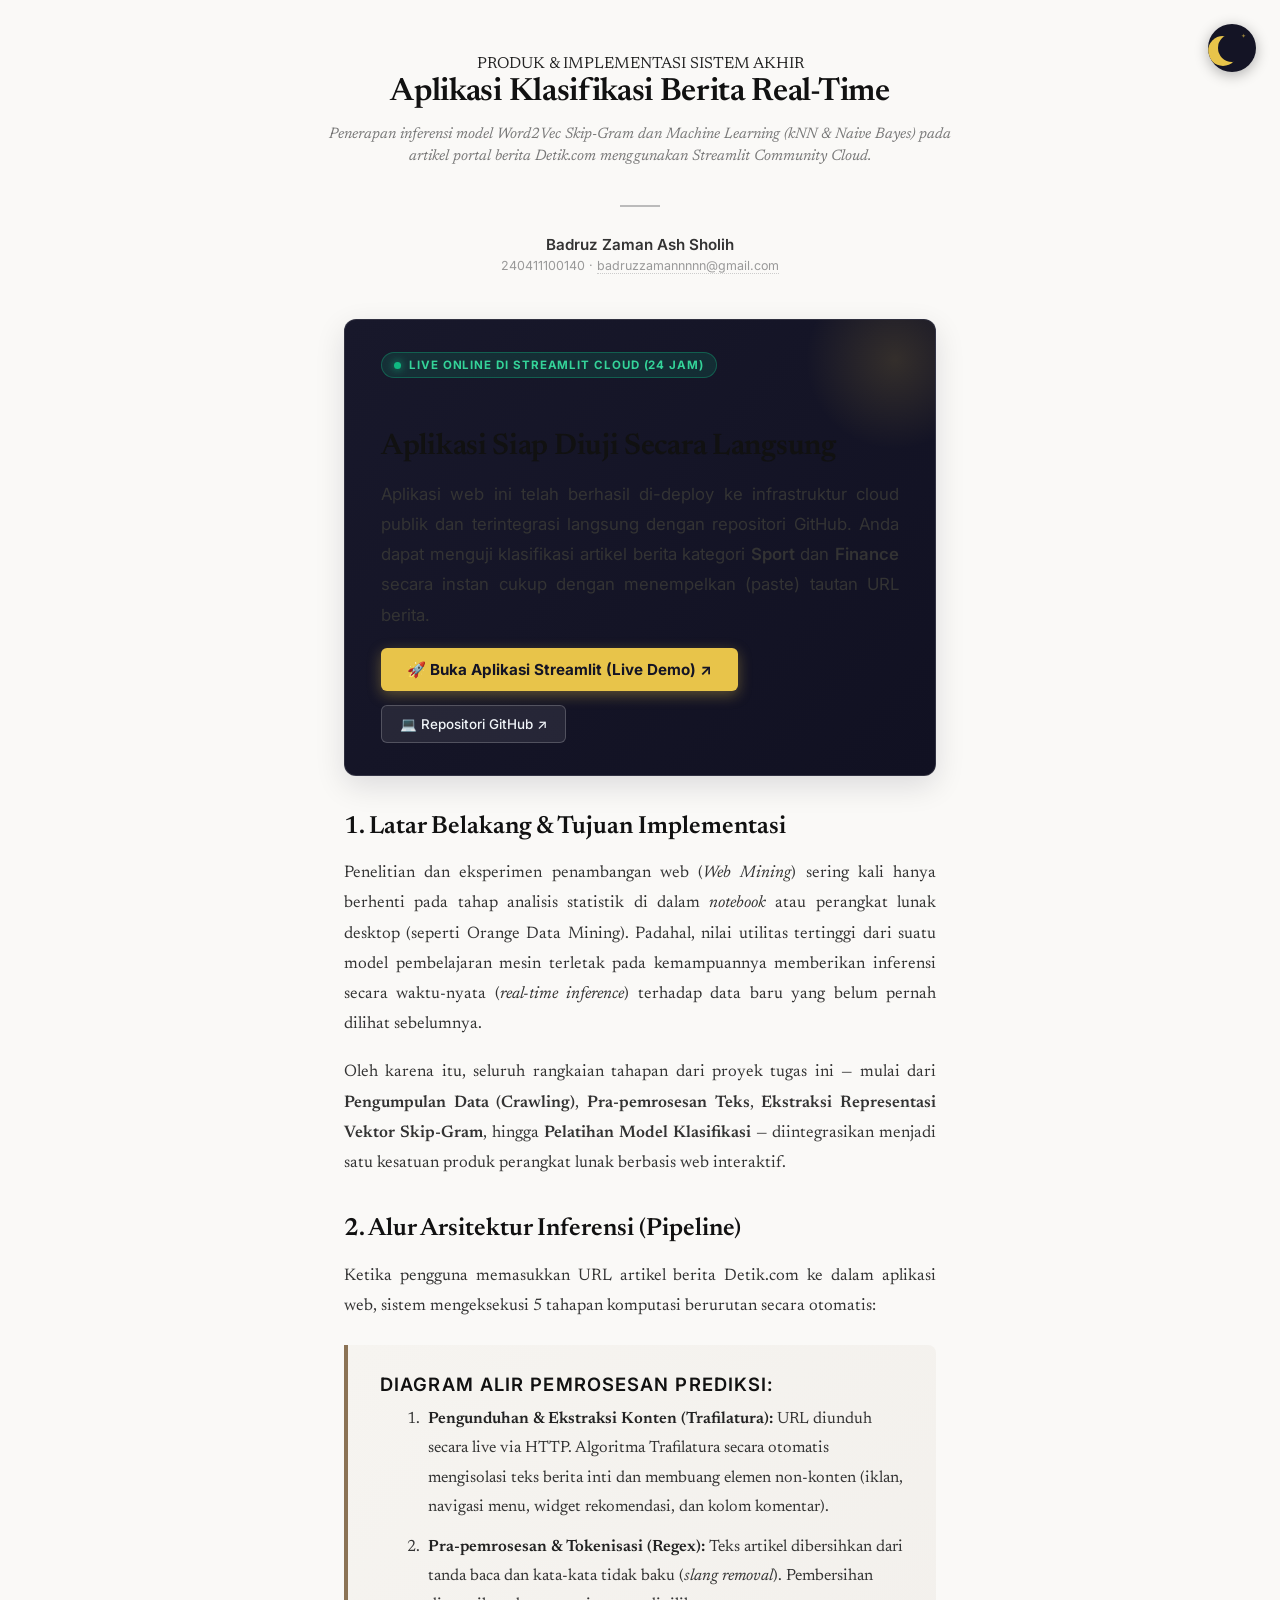
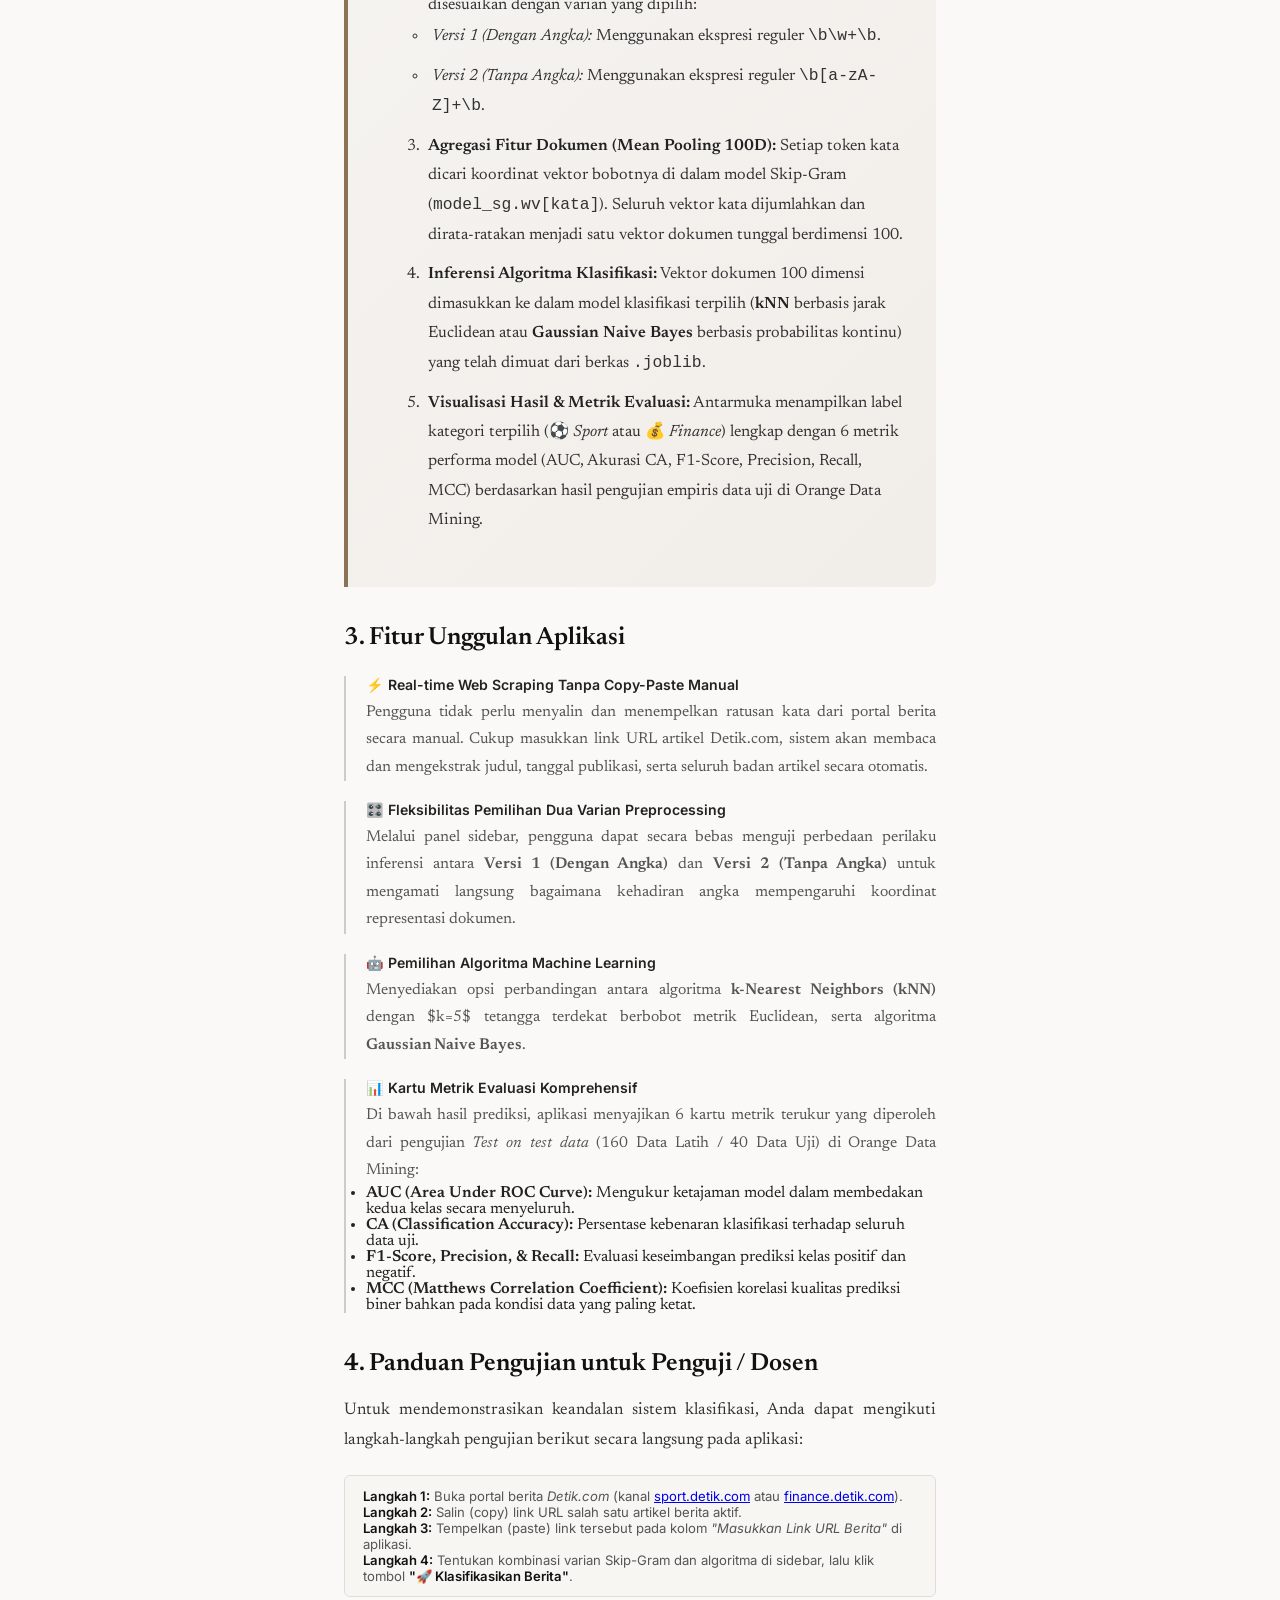
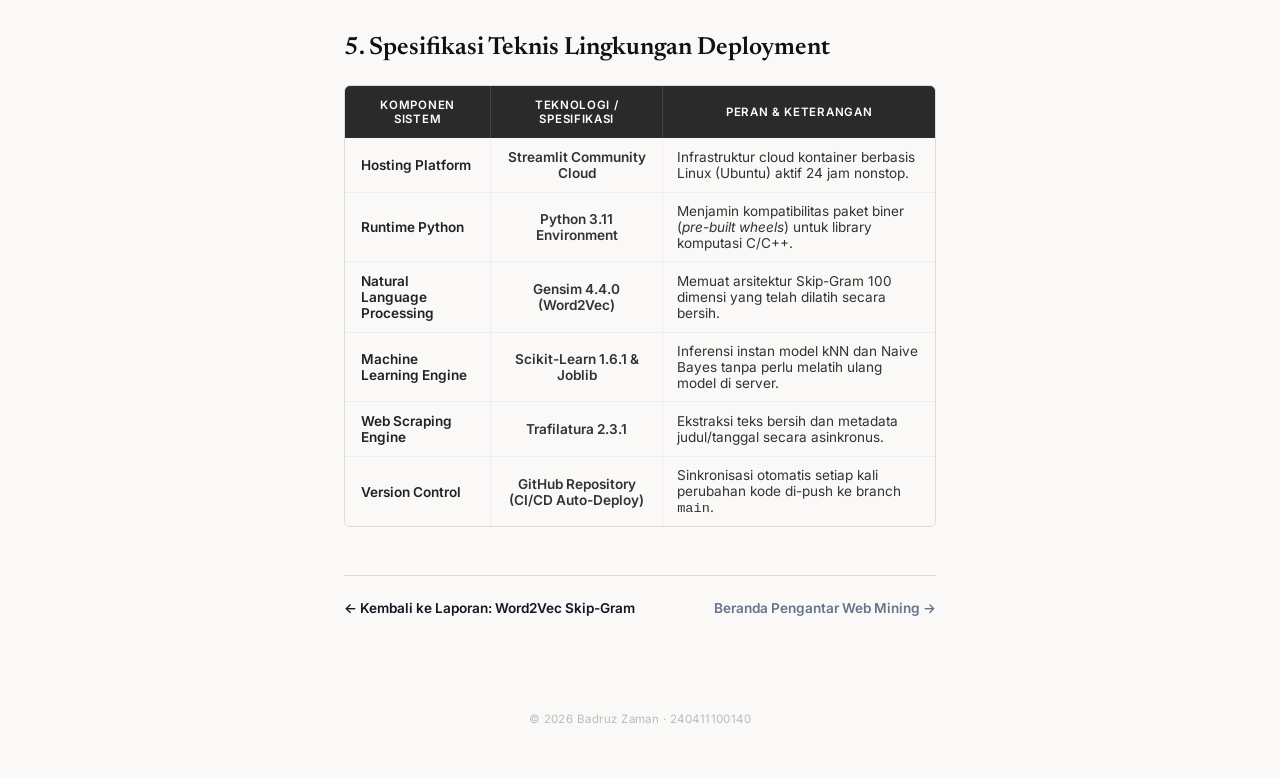
==== aplikasi.html @ fafbe39f "feat: tambah halaman aplikasi.html dan showcase card live demo di skipgram.html" ====
<!DOCTYPE html>
<html lang="id">
<head>
  <meta charset="UTF-8" />
  <meta name="viewport" content="width=device-width, initial-scale=1.0" />
  <title>Aplikasi Klasifikasi Berita (Streamlit Cloud) — Badruz Zaman</title>
  <link rel="stylesheet" href="style.css" />
</head>
<body>

  <div class="page-header">
    <div class="kicker">PRODUK &amp; IMPLEMENTASI SISTEM AKHIR</div>
    <h1>Aplikasi Klasifikasi Berita Real-Time</h1>
    <p class="subtitle">
      Penerapan inferensi model Word2Vec Skip-Gram dan Machine Learning (kNN &amp; Naive Bayes) pada artikel portal berita Detik.com menggunakan Streamlit Community Cloud.
    </p>
  </div>

  <div class="divider"></div>

  <div class="author">
    <div class="name">Badruz Zaman Ash Sholih</div>
    <div class="meta">240411100140 &middot; <a href="mailto:badruzzamannnnn@gmail.com">badruzzamannnnn@gmail.com</a></div>
  </div>

  <main class="content content-narrow">

    <!-- ══════════════════════════════════════════════════════════════════════════════
         HERO LIVE STATUS CARD
    ══════════════════════════════════════════════════════════════════════════════ -->
    <div class="app-showcase-card" style="margin-top: 10px;">
      <div class="app-badge-live">
        <span class="live-dot"></span> LIVE ONLINE DI STREAMLIT CLOUD (24 JAM)
      </div>
      <h2 class="app-showcase-title" style="font-size: 1.85rem; margin-bottom: 12px;">
        Aplikasi Siap Diuji Secara Langsung
      </h2>
      <p class="app-showcase-desc">
        Aplikasi web ini telah berhasil di-deploy ke infrastruktur cloud publik dan terintegrasi langsung dengan repositori GitHub. Anda dapat menguji klasifikasi artikel berita kategori <strong>Sport</strong> dan <strong>Finance</strong> secara instan cukup dengan menempelkan (paste) tautan URL berita.
      </p>
      <div class="app-showcase-actions">
        <a href="https://sport-finance-news-classification.streamlit.app" target="_blank" rel="noopener noreferrer" class="btn-cta-primary" style="font-size: 0.95rem; padding: 12px 26px;">
          🚀 Buka Aplikasi Streamlit (Live Demo) &nearr;
        </a>
        <a href="https://github.com/badruz-zaman/ppw" target="_blank" rel="noopener noreferrer" class="btn-cta-secondary">
          💻 Repositori GitHub &nearr;
        </a>
      </div>
    </div>

    <!-- ══════════════════════════════════════════════════════════════════════════════
         LATAR BELAKANG & TUJUAN
    ══════════════════════════════════════════════════════════════════════════════ -->
    <h2>1. Latar Belakang &amp; Tujuan Implementasi</h2>
    <p>
      Penelitian dan eksperimen penambangan web (<em>Web Mining</em>) sering kali hanya berhenti pada tahap analisis statistik di dalam <em>notebook</em> atau perangkat lunak desktop (seperti Orange Data Mining). Padahal, nilai utilitas tertinggi dari suatu model pembelajaran mesin terletak pada kemampuannya memberikan inferensi secara waktu-nyata (<em>real-time inference</em>) terhadap data baru yang belum pernah dilihat sebelumnya.
    </p>
    <p>
      Oleh karena itu, seluruh rangkaian tahapan dari proyek tugas ini &mdash; mulai dari <strong>Pengumpulan Data (Crawling)</strong>, <strong>Pra-pemrosesan Teks</strong>, <strong>Ekstraksi Representasi Vektor Skip-Gram</strong>, hingga <strong>Pelatihan Model Klasifikasi</strong> &mdash; diintegrasikan menjadi satu kesatuan produk perangkat lunak berbasis web interaktif.
    </p>

    <!-- ══════════════════════════════════════════════════════════════════════════════
         ARSITEKTUR INFERENSI WAKTU-NYATA
    ══════════════════════════════════════════════════════════════════════════════ -->
    <h2>2. Alur Arsitektur Inferensi (Pipeline)</h2>
    <p>
      Ketika pengguna memasukkan URL artikel berita Detik.com ke dalam aplikasi web, sistem mengeksekusi 5 tahapan komputasi berurutan secara otomatis:
    </p>

    <div class="narasi" style="margin: 24px 0 28px;">
      <h3 style="margin-top: 0; font-size: 1.15rem; color: #111;">Diagram Alir Pemrosesan Prediksi:</h3>
      <ol style="margin-left: 20px; line-height: 1.8; font-size: 0.92rem;">
        <li>
          <strong>Pengunduhan &amp; Ekstraksi Konten (Trafilatura):</strong> URL diunduh secara live via HTTP. Algoritma Trafilatura secara otomatis mengisolasi teks berita inti dan membuang elemen non-konten (iklan, navigasi menu, widget rekomendasi, dan kolom komentar).
        </li>
        <li>
          <strong>Pra-pemrosesan &amp; Tokenisasi (Regex):</strong> Teks artikel dibersihkan dari tanda baca dan kata-kata tidak baku (<em>slang removal</em>). Pembersihan disesuaikan dengan varian yang dipilih:
          <ul>
            <li><em>Versi 1 (Dengan Angka):</em> Menggunakan ekspresi reguler <code>\b\w+\b</code>.</li>
            <li><em>Versi 2 (Tanpa Angka):</em> Menggunakan ekspresi reguler <code>\b[a-zA-Z]+\b</code>.</li>
          </ul>
        </li>
        <li>
          <strong>Agregasi Fitur Dokumen (Mean Pooling 100D):</strong> Setiap token kata dicari koordinat vektor bobotnya di dalam model Skip-Gram (<code>model_sg.wv[kata]</code>). Seluruh vektor kata dijumlahkan dan dirata-ratakan menjadi satu vektor dokumen tunggal berdimensi 100.
        </li>
        <li>
          <strong>Inferensi Algoritma Klasifikasi:</strong> Vektor dokumen 100 dimensi dimasukkan ke dalam model klasifikasi terpilih (<strong>kNN</strong> berbasis jarak Euclidean atau <strong>Gaussian Naive Bayes</strong> berbasis probabilitas kontinu) yang telah dimuat dari berkas <code>.joblib</code>.
        </li>
        <li>
          <strong>Visualisasi Hasil &amp; Metrik Evaluasi:</strong> Antarmuka menampilkan label kategori terpilih (⚽ <em>Sport</em> atau 💰 <em>Finance</em>) lengkap dengan 6 metrik performa model (AUC, Akurasi CA, F1-Score, Precision, Recall, MCC) berdasarkan hasil pengujian empiris data uji di Orange Data Mining.
        </li>
      </ol>
    </div>

    <!-- ══════════════════════════════════════════════════════════════════════════════
         FITUR-FITUR UTAMA APLIKASI
    ══════════════════════════════════════════════════════════════════════════════ -->
    <h2>3. Fitur Unggulan Aplikasi</h2>

    <div class="taxonomy-item">
      <h4>⚡ Real-time Web Scraping Tanpa Copy-Paste Manual</h4>
      <p>
        Pengguna tidak perlu menyalin dan menempelkan ratusan kata dari portal berita secara manual. Cukup masukkan link URL artikel Detik.com, sistem akan membaca dan mengekstrak judul, tanggal publikasi, serta seluruh badan artikel secara otomatis.
      </p>
    </div>

    <div class="taxonomy-item">
      <h4>🎛️ Fleksibilitas Pemilihan Dua Varian Preprocessing</h4>
      <p>
        Melalui panel sidebar, pengguna dapat secara bebas menguji perbedaan perilaku inferensi antara <strong>Versi 1 (Dengan Angka)</strong> dan <strong>Versi 2 (Tanpa Angka)</strong> untuk mengamati langsung bagaimana kehadiran angka mempengaruhi koordinat representasi dokumen.
      </p>
    </div>

    <div class="taxonomy-item">
      <h4>🤖 Pemilihan Algoritma Machine Learning</h4>
      <p>
        Menyediakan opsi perbandingan antara algoritma <strong>k-Nearest Neighbors (kNN)</strong> dengan $k=5$ tetangga terdekat berbobot metrik Euclidean, serta algoritma <strong>Gaussian Naive Bayes</strong>.
      </p>
    </div>

    <div class="taxonomy-item">
      <h4>📊 Kartu Metrik Evaluasi Komprehensif</h4>
      <p>
        Di bawah hasil prediksi, aplikasi menyajikan 6 kartu metrik terukur yang diperoleh dari pengujian <em>Test on test data</em> (160 Data Latih / 40 Data Uji) di Orange Data Mining:
      </p>
      <ul>
        <li><strong>AUC (Area Under ROC Curve):</strong> Mengukur ketajaman model dalam membedakan kedua kelas secara menyeluruh.</li>
        <li><strong>CA (Classification Accuracy):</strong> Persentase kebenaran klasifikasi terhadap seluruh data uji.</li>
        <li><strong>F1-Score, Precision, &amp; Recall:</strong> Evaluasi keseimbangan prediksi kelas positif dan negatif.</li>
        <li><strong>MCC (Matthews Correlation Coefficient):</strong> Koefisien korelasi kualitas prediksi biner bahkan pada kondisi data yang paling ketat.</li>
      </ul>
    </div>

    <!-- ══════════════════════════════════════════════════════════════════════════════
         PANDUAN PENGUJIAN UNTUK DOSEN / PENGUJI
    ══════════════════════════════════════════════════════════════════════════════ -->
    <h2>4. Panduan Pengujian untuk Penguji / Dosen</h2>
    <p>
      Untuk mendemonstrasikan keandalan sistem klasifikasi, Anda dapat mengikuti langkah-langkah pengujian berikut secara langsung pada aplikasi:
    </p>

    <div class="download-card" style="margin: 20px 0;">
      <div class="download-info">
        <strong>Langkah 1:</strong> Buka portal berita <em>Detik.com</em> (kanal <a href="https://sport.detik.com" target="_blank" rel="noopener">sport.detik.com</a> atau <a href="https://finance.detik.com" target="_blank" rel="noopener">finance.detik.com</a>).<br>
        <strong>Langkah 2:</strong> Salin (copy) link URL salah satu artikel berita aktif.<br>
        <strong>Langkah 3:</strong> Tempelkan (paste) link tersebut pada kolom <em>"Masukkan Link URL Berita"</em> di aplikasi.<br>
        <strong>Langkah 4:</strong> Tentukan kombinasi varian Skip-Gram dan algoritma di sidebar, lalu klik tombol <strong>"🚀 Klasifikasikan Berita"</strong>.
      </div>
    </div>

    <!-- ══════════════════════════════════════════════════════════════════════════════
         SPESIFIKASI TEKNIS & DEPLOYMENT
    ══════════════════════════════════════════════════════════════════════════════ -->
    <h2>5. Spesifikasi Teknis Lingkungan Deployment</h2>

    <table class="experiment-table">
      <thead>
        <tr>
          <th>Komponen Sistem</th>
          <th>Teknologi / Spesifikasi</th>
          <th>Peran &amp; Keterangan</th>
        </tr>
      </thead>
      <tbody>
        <tr>
          <td style="font-weight: 600; text-align: left; padding-left: 16px;">Hosting Platform</td>
          <td><strong>Streamlit Community Cloud</strong></td>
          <td style="text-align: left; padding: 10px 14px;">Infrastruktur cloud kontainer berbasis Linux (Ubuntu) aktif 24 jam nonstop.</td>
        </tr>
        <tr>
          <td style="font-weight: 600; text-align: left; padding-left: 16px;">Runtime Python</td>
          <td><strong>Python 3.11 Environment</strong></td>
          <td style="text-align: left; padding: 10px 14px;">Menjamin kompatibilitas paket biner (<em>pre-built wheels</em>) untuk library komputasi C/C++.</td>
        </tr>
        <tr>
          <td style="font-weight: 600; text-align: left; padding-left: 16px;">Natural Language Processing</td>
          <td><strong>Gensim 4.4.0 (Word2Vec)</strong></td>
          <td style="text-align: left; padding: 10px 14px;">Memuat arsitektur Skip-Gram 100 dimensi yang telah dilatih secara bersih.</td>
        </tr>
        <tr>
          <td style="font-weight: 600; text-align: left; padding-left: 16px;">Machine Learning Engine</td>
          <td><strong>Scikit-Learn 1.6.1 &amp; Joblib</strong></td>
          <td style="text-align: left; padding: 10px 14px;">Inferensi instan model kNN dan Naive Bayes tanpa perlu melatih ulang model di server.</td>
        </tr>
        <tr>
          <td style="font-weight: 600; text-align: left; padding-left: 16px;">Web Scraping Engine</td>
          <td><strong>Trafilatura 2.3.1</strong></td>
          <td style="text-align: left; padding: 10px 14px;">Ekstraksi teks bersih dan metadata judul/tanggal secara asinkronus.</td>
        </tr>
        <tr>
          <td style="font-weight: 600; text-align: left; padding-left: 16px;">Version Control</td>
          <td><strong>GitHub Repository (CI/CD Auto-Deploy)</strong></td>
          <td style="text-align: left; padding: 10px 14px;">Sinkronisasi otomatis setiap kali perubahan kode di-push ke branch <code>main</code>.</td>
        </tr>
      </tbody>
    </table>

    <!-- ══════════════════════════════════════════════════════════════════════════════
         NAVIGASI BAWAH
    ══════════════════════════════════════════════════════════════════════════════ -->
    <div style="display: flex; justify-content: space-between; align-items: center; flex-wrap: wrap; gap: 14px; margin-top: 48px; padding-top: 24px; border-top: 1px solid #e0ddd8;">
      <a href="skipgram.html" style="display: inline-flex; align-items: center; gap: 6px; font-family: 'Inter', sans-serif; font-size: 0.85rem; font-weight: 600; color: #141425; text-decoration: none;">
        &larr; Kembali ke Laporan: Word2Vec Skip-Gram
      </a>
      <a href="index.html" style="display: inline-flex; align-items: center; gap: 6px; font-family: 'Inter', sans-serif; font-size: 0.85rem; font-weight: 600; color: #64748b; text-decoration: none;">
        Beranda Pengantar Web Mining &rarr;
      </a>
    </div>

  </main>

  <footer>&copy; 2026 Badruz Zaman &middot; 240411100140</footer>

  <!-- ══════════════════════════════════════════════════════════════════════════════
       FLOATING ACTION BUTTON (FAB) — MENU BULAT TETAP BERSIH (6 ITEM ASLI)
  ══════════════════════════════════════════════════════════════════════════════ -->
  <div class="fab-container" id="fabNav">
    <div class="fab-overlay" onclick="document.getElementById('fabNav').classList.remove('open')"></div>
    <nav class="fab-menu">
      <a href="index.html" class="fab-item" data-tooltip="Pengantar" style="--i:0"><span class="fab-emoji">📖</span></a>
      <a href="crawling.html" class="fab-item" data-tooltip="Crawling" style="--i:1"><span class="fab-emoji">🕷️</span></a>
      <a href="tfidf.html" class="fab-item" data-tooltip="TF-IDF" style="--i:2"><span class="fab-emoji">📊</span></a>
      <a href="pca.html" class="fab-item" data-tooltip="PCA" style="--i:3"><span class="fab-emoji">🔬</span></a>
      <a href="eksperimen.html" class="fab-item" data-tooltip="Eksperimen" style="--i:4"><span class="fab-emoji">🧪</span></a>
      <a href="skipgram.html" class="fab-item" data-tooltip="Skip-Gram" style="--i:5"><span class="fab-emoji">🧠</span></a>
    </nav>
    <button class="fab-toggle" onclick="document.getElementById('fabNav').classList.toggle('open')" aria-label="Menu navigasi">
      <div class="fab-moon"></div>
      <span class="fab-close">✕</span>
    </button>
  </div>

</body>
</html>
---- style.css ----
@import url('https://fonts.googleapis.com/css2?family=Newsreader:ital,opsz,wght@0,6..72,400;0,6..72,600;1,6..72,400&family=Inter:wght@400;500;600&display=swap');

* {
  box-sizing: border-box;
  margin: 0;
  padding: 0;
}

body {
  font-family: 'Newsreader', Georgia, 'Times New Roman', serif;
  color: #222;
  background: #faf9f7;
  padding: 0;
  -webkit-font-smoothing: antialiased;
}

/* ——————————————————————————————————————————————
   FLOATING ACTION BUTTON (FAB) — Moon Menu
   —————————————————————————————————————————————— */

.fab-container {
  position: fixed;
  top: 24px;
  right: 24px;
  z-index: 9000;
}

/* Overlay backdrop ketika menu terbuka */
.fab-overlay {
  position: fixed;
  inset: 0;
  background: rgba(10, 10, 30, 0.15);
  opacity: 0;
  visibility: hidden;
  transition: opacity 0.3s ease, visibility 0.3s ease;
  z-index: -1;
}

.fab-container.open .fab-overlay {
  opacity: 1;
  visibility: visible;
}

/* Tombol utama — Bulan sabit (crescent moon) */
.fab-toggle {
  width: 48px;
  height: 48px;
  border-radius: 50%;
  border: none;
  background: #141425;
  cursor: pointer;
  position: relative;
  z-index: 10;
  box-shadow: 0 3px 14px rgba(0, 0, 0, 0.3), 0 0 0 1px rgba(255,255,255,0.06);
  transition: transform 0.35s cubic-bezier(0.34, 1.56, 0.64, 1),
              box-shadow 0.25s ease;
  display: flex;
  align-items: center;
  justify-content: center;
  overflow: hidden;
}

.fab-toggle:hover {
  transform: scale(1.1);
  box-shadow: 0 4px 20px rgba(0, 0, 0, 0.35), 0 0 0 1px rgba(255,255,255,0.1);
}

.fab-container.open .fab-toggle {
  transform: rotate(0deg);
  background: #1e1e38;
}

/* Bulan sabit — dibuat dengan dua lingkaran overlapping */
.fab-moon {
  width: 28px;
  height: 28px;
  border-radius: 50%;
  background: transparent;
  box-shadow: -9px 3px 0 1px #e8c44a;
  position: absolute;
  top: 50%;
  left: 50%;
  transform: translate(-50%, -50%);
  transition: opacity 0.25s ease, transform 0.25s ease;
}

/* Bintang kecil dekorasi */
.fab-toggle::before {
  content: '✦';
  position: absolute;
  top: 8px;
  right: 10px;
  font-size: 0.4rem;
  color: rgba(232, 196, 74, 0.6);
  transition: opacity 0.25s ease;
}

/* Ikon close (✕) */
.fab-close {
  position: absolute;
  color: #e8c44a;
  font-size: 1.2rem;
  font-weight: 300;
  opacity: 0;
  transform: rotate(-90deg) scale(0.5);
  transition: opacity 0.25s ease, transform 0.25s ease;
}

/* Animasi buka: bulan hilang, ✕ muncul */
.fab-container.open .fab-moon {
  opacity: 0;
  transform: translate(-50%, -50%) scale(0.3);
}

.fab-container.open .fab-toggle::before {
  opacity: 0;
}

.fab-container.open .fab-close {
  opacity: 1;
  transform: rotate(0deg) scale(1);
}

/* Menu container (nav) */
.fab-menu {
  position: absolute;
  top: 0;
  right: 0;
  width: 0;
  height: 0;
}

/* Individual menu items — lingkaran kecil */
.fab-item {
  position: absolute;
  top: 2px;
  right: 2px;
  width: 44px;
  height: 44px;
  border-radius: 50%;
  background: #ffffff;
  border: 1.5px solid #ddd;
  display: flex;
  align-items: center;
  justify-content: center;
  text-decoration: none;
  font-size: 1.15rem;
  box-shadow: 0 2px 10px rgba(0, 0, 0, 0.1);
  opacity: 0;
  transform: translate(0, 0) scale(0.4);
  transition: transform 0.35s cubic-bezier(0.34, 1.56, 0.64, 1),
              opacity 0.25s ease,
              background 0.15s ease,
              border-color 0.15s ease;
  z-index: 5;
}

.fab-item:hover {
  background: #f3f0eb;
  border-color: #bbb;
  transform: var(--open-pos) scale(1.12) !important;
}

.fab-item.active {
  background: #141425;
  border-color: #141425;
}

/* Tooltip — glassmorphism style */
.fab-item::before {
  content: attr(data-tooltip);
  position: absolute;
  right: calc(100% + 12px);
  top: 50%;
  transform: translateY(-50%);
  background: rgba(255, 255, 255, 0.65);
  backdrop-filter: blur(12px);
  -webkit-backdrop-filter: blur(12px);
  color: #222;
  font-family: 'Inter', sans-serif;
  font-size: 0.72rem;
  font-weight: 600;
  letter-spacing: 0.02em;
  padding: 6px 12px;
  border-radius: 6px;
  border: 1px solid rgba(255, 255, 255, 0.4);
  box-shadow: 0 2px 8px rgba(0, 0, 0, 0.08);
  white-space: nowrap;
  opacity: 0;
  pointer-events: none;
  transition: opacity 0.15s ease;
}

.fab-item:hover::before {
  opacity: 1;
}

/* ——— Arc positions: top-right → fan out down-left (180° to 270°) ——— */
/* Item 1: 180° (straight left) */
.fab-container.open .fab-item:nth-child(1) {
  --open-pos: translate(-104px, 0px);
  transform: translate(-104px, 0px) scale(1);
  opacity: 1;
  transition-delay: 0ms;
}
/* Item 2: 198° (left + slightly down) */
.fab-container.open .fab-item:nth-child(2) {
  --open-pos: translate(-99px, 32px);
  transform: translate(-99px, 32px) scale(1);
  opacity: 1;
  transition-delay: 30ms;
}
/* Item 3: 216° */
.fab-container.open .fab-item:nth-child(3) {
  --open-pos: translate(-84px, 61px);
  transform: translate(-84px, 61px) scale(1);
  opacity: 1;
  transition-delay: 60ms;
}
/* Item 4: 234° */
.fab-container.open .fab-item:nth-child(4) {
  --open-pos: translate(-61px, 84px);
  transform: translate(-61px, 84px) scale(1);
  opacity: 1;
  transition-delay: 90ms;
}
/* Item 5: 252° */
.fab-container.open .fab-item:nth-child(5) {
  --open-pos: translate(-32px, 99px);
  transform: translate(-32px, 99px) scale(1);
  opacity: 1;
  transition-delay: 120ms;
}
/* Item 6: 270° (straight down) */
.fab-container.open .fab-item:nth-child(6) {
  --open-pos: translate(0px, 104px);
  transform: translate(0px, 104px) scale(1);
  opacity: 1;
  transition-delay: 150ms;
}

/* Reverse stagger on close */
.fab-container:not(.open) .fab-item:nth-child(1) { transition-delay: 150ms; }
.fab-container:not(.open) .fab-item:nth-child(2) { transition-delay: 120ms; }
.fab-container:not(.open) .fab-item:nth-child(3) { transition-delay: 90ms; }
.fab-container:not(.open) .fab-item:nth-child(4) { transition-delay: 60ms; }
.fab-container:not(.open) .fab-item:nth-child(5) { transition-delay: 30ms; }
.fab-container:not(.open) .fab-item:nth-child(6) { transition-delay: 0ms; }

.fab-emoji {
  line-height: 1;
}

/* ——————————————————————————————————————————————
   HERO SECTION
   —————————————————————————————————————————————— */

.hero {
  max-width: 680px;
  margin: 0 auto;
  padding: 64px 24px 32px;
  text-align: center;
}

.hero h1 {
  font-size: 2.4rem;
  font-weight: 600;
  line-height: 1.25;
  color: #111;
  margin-bottom: 14px;
  letter-spacing: -0.02em;
}

.hero .subtitle {
  font-size: 1.05rem;
  font-style: italic;
  color: #666;
  line-height: 1.6;
}

.divider {
  width: 40px;
  height: 2px;
  background: #bbb;
  margin: 28px auto;
}

/* ——— Author info ——— */
.author {
  text-align: center;
  padding-bottom: 36px;
  font-family: 'Inter', sans-serif;
}

.author .name {
  font-size: 0.95rem;
  font-weight: 600;
  color: #333;
}

.author .meta {
  font-size: 0.78rem;
  color: #999;
  margin-top: 4px;
}

.author .meta a {
  color: #999;
  text-decoration: none;
  border-bottom: 1px dotted #ccc;
}

.author .meta a:hover {
  color: #555;
}

/* ——————————————————————————————————————————————
   MAIN CONTENT LAYOUT
   —————————————————————————————————————————————— */

.content {
  max-width: 820px;
  margin: 0 auto;
  padding: 0 24px 64px;
}

.content-narrow {
  max-width: 640px;
}

.content h2 {
  font-size: 1.55rem;
  font-weight: 600;
  color: #111;
  margin: 36px 0 14px;
  line-height: 1.3;
}

.content h2:first-child {
  margin-top: 0;
}

.content h3 {
  font-family: 'Inter', sans-serif;
  font-size: 0.85rem;
  font-weight: 600;
  text-transform: uppercase;
  letter-spacing: 0.06em;
  color: #555;
  margin: 28px 0 10px;
}

.content p {
  font-size: 1.05rem;
  line-height: 1.8;
  margin-bottom: 18px;
  text-align: justify;
  color: #333;
}

.content em {
  font-style: italic;
}

.content strong {
  font-weight: 600;
}

/* ——————————————————————————————————————————————
   NARRATIVE BLOCK — Blok deskripsi naratif
   —————————————————————————————————————————————— */

.narasi {
  background: linear-gradient(135deg, #f6f4f0, #f1eeea);
  border-left: 4px solid #8b7355;
  border-radius: 0 8px 8px 0;
  padding: 28px 32px;
  margin: 28px 0 32px;
}

.narasi p {
  font-size: 1rem;
  line-height: 1.85;
  color: #3a3a3a;
  margin-bottom: 14px;
}

.narasi p:last-child {
  margin-bottom: 0;
}

.narasi strong {
  color: #222;
}

.narasi .narasi-label {
  display: block;
  font-family: 'Inter', sans-serif;
  font-size: 0.68rem;
  font-weight: 600;
  text-transform: uppercase;
  letter-spacing: 0.1em;
  color: #8b7355;
  margin-bottom: 12px;
}

/* ——— Page header (pengganti hero untuk sub-pages) ——— */
.page-header {
  max-width: 680px;
  margin: 0 auto;
  padding: 56px 24px 8px;
  text-align: center;
}

.page-header h1 {
  font-size: 2rem;
  font-weight: 600;
  line-height: 1.3;
  color: #111;
  margin-bottom: 10px;
  letter-spacing: -0.01em;
}

.page-header .subtitle {
  font-size: 0.95rem;
  font-style: italic;
  color: #777;
  line-height: 1.5;
}

/* ——————————————————————————————————————————————
   TAXONOMY ITEMS
   —————————————————————————————————————————————— */

.taxonomy-item {
  margin: 20px 0;
  padding-left: 20px;
  border-left: 2px solid #ccc;
}

.taxonomy-item h4 {
  font-family: 'Inter', sans-serif;
  font-size: 0.88rem;
  font-weight: 600;
  color: #222;
  margin-bottom: 6px;
}

.taxonomy-item p {
  font-size: 0.98rem;
  line-height: 1.75;
  color: #555;
  margin-bottom: 0;
}

/* ——————————————————————————————————————————————
   DATA TABS — Toggle Training / Testing
   —————————————————————————————————————————————— */

.data-section {
  margin: 28px 0;
}

.data-tabs {
  display: flex;
  gap: 0;
  border-bottom: 2px solid #e0ddd8;
  margin-bottom: 0;
}

.data-tab {
  font-family: 'Inter', sans-serif;
  font-size: 0.82rem;
  font-weight: 500;
  color: #888;
  background: transparent;
  border: none;
  padding: 10px 20px;
  cursor: pointer;
  position: relative;
  transition: color 0.2s ease;
}

.data-tab:hover {
  color: #555;
}

.data-tab.active {
  color: #222;
  font-weight: 600;
}

.data-tab.active::after {
  content: '';
  position: absolute;
  bottom: -2px;
  left: 0;
  right: 0;
  height: 2px;
  background: #2a2a2a;
}

.tab-panel {
  animation: fadeInTab 0.25s ease;
}

@keyframes fadeInTab {
  from { opacity: 0; transform: translateY(4px); }
  to   { opacity: 1; transform: translateY(0); }
}

/* ——————————————————————————————————————————————
   LISTS
   —————————————————————————————————————————————— */

.content ol {
  padding-left: 24px;
  margin-bottom: 24px;
}

.content ol li {
  font-size: 1.02rem;
  line-height: 1.8;
  margin-bottom: 10px;
  color: #333;
  padding-left: 4px;
}

/* ——————————————————————————————————————————————
   DATA TABLES CONTAINER
   —————————————————————————————————————————————— */

.table-container {
  width: 100%;
  max-height: 520px;
  overflow-x: auto;
  overflow-y: auto;
  margin: 20px 0 28px;
  border: 1px solid #e0ddd8;
  background: #ffffff;
  border-radius: 4px;
}

.data-table {
  width: 100%;
  border-collapse: separate;
  border-spacing: 0;
  font-size: 0.88rem;
  text-align: left;
}

.data-table th {
  position: sticky;
  top: 0;
  background: #f4f2ee;
  font-family: 'Inter', sans-serif;
  font-size: 0.72rem;
  font-weight: 600;
  text-transform: uppercase;
  letter-spacing: 0.08em;
  color: #666;
  padding: 10px 14px;
  border-bottom: 1px solid #e0ddd8;
  z-index: 2;
}

.data-table td {
  padding: 12px 14px;
  border-bottom: 1px solid #eee;
  vertical-align: top;
}

.data-table tr:last-child td {
  border-bottom: none;
}

.data-table tr:nth-child(even) td {
  background: #faf9f7;
}

.data-table tr:hover td {
  background: #f3f1ed;
}

.data-table .col-id {
  width: 44px;
  text-align: center;
  font-family: 'Inter', sans-serif;
  font-size: 0.78rem;
  font-weight: 500;
  color: #888;
  border-right: 1px solid #eee;
}

.data-table .col-berita {
  min-width: 360px;
  font-family: 'Newsreader', Georgia, serif;
  font-size: 0.92rem;
  line-height: 1.6;
  color: #333;
  text-align: justify;
  white-space: pre-line;
  border-right: 1px solid #eee;
}

.data-table .col-label {
  width: 88px;
  text-align: center;
  white-space: nowrap;
}

.badge {
  display: inline-block;
  font-family: 'Inter', sans-serif;
  font-size: 0.68rem;
  font-weight: 600;
  text-transform: uppercase;
  letter-spacing: 0.06em;
  padding: 3px 8px;
  border-radius: 3px;
}

.badge-sport, .badge-1 {
  background: #eef2f6;
  color: #2b4c7e;
  border: 1px solid #d0dbe7;
}

.badge-finance, .badge-2 {
  background: #eef5ee;
  color: #2e6930;
  border: 1px solid #d1e7d2;
}

/* ——————————————————————————————————————————————
   MATRIX TABLES (TF-IDF & PCA)
   —————————————————————————————————————————————— */

.matrix-table {
  width: max-content;
  border-collapse: separate;
  border-spacing: 0;
  font-family: 'Inter', sans-serif;
  font-size: 0.78rem;
}

.matrix-table th {
  position: sticky;
  top: 0;
  background: #f4f2ee;
  font-family: 'Inter', sans-serif;
  font-size: 0.7rem;
  font-weight: 600;
  letter-spacing: 0.04em;
  color: #555;
  padding: 8px 10px;
  border-bottom: 1px solid #e0ddd8;
  border-right: 1px solid #e0ddd8;
  white-space: nowrap;
  z-index: 2;
  text-align: right;
}

.matrix-table td {
  padding: 7px 10px;
  border-bottom: 1px solid #eee;
  border-right: 1px solid #eee;
  white-space: nowrap;
  color: #444;
  text-align: right;
}

.matrix-table tr:nth-child(even) td {
  background: #faf9f7;
}

.matrix-table tr:hover td {
  background: #f0eee9;
}

.matrix-table th.col-matrix-id,
.matrix-table td.col-matrix-id {
  position: sticky;
  left: 0;
  text-align: center;
  font-weight: 600;
  color: #333;
  border-right: 1px solid #d0cdc8;
}

.matrix-table td.col-matrix-id {
  background: #fdfdfc;
  z-index: 1;
}

.matrix-table tr:nth-child(even) td.col-matrix-id {
  background: #f7f6f4;
}

.matrix-table tr:hover td.col-matrix-id {
  background: #eceae5;
}

.matrix-table th.col-matrix-id {
  z-index: 3;
  background: #eeebe5;
}

.matrix-table th.col-matrix-label,
.matrix-table td.col-matrix-label {
  text-align: center;
}

.matrix-table .col-ellipsis {
  text-align: center;
  font-style: italic;
  color: #888;
  background: #f8f8f6;
  padding: 8px 14px;
}

/* ——————————————————————————————————————————————
   EXPERIMENT TABLE — Tabel hasil akurasi
   —————————————————————————————————————————————— */

.experiment-table {
  width: 100%;
  border-collapse: separate;
  border-spacing: 0;
  font-family: 'Inter', sans-serif;
  font-size: 0.85rem;
  margin: 20px 0 28px;
  border: 1px solid #e0ddd8;
  border-radius: 6px;
  overflow: hidden;
}

.experiment-table th {
  background: #2a2a2a;
  color: #fff;
  font-size: 0.72rem;
  font-weight: 600;
  text-transform: uppercase;
  letter-spacing: 0.06em;
  padding: 12px 16px;
  text-align: center;
  border-right: 1px solid #444;
}

.experiment-table th:last-child {
  border-right: none;
}

.experiment-table td {
  padding: 11px 16px;
  text-align: center;
  color: #333;
  border-bottom: 1px solid #eee;
  border-right: 1px solid #eee;
}

.experiment-table td:last-child {
  border-right: none;
}

.experiment-table td:first-child {
  text-align: left;
  font-weight: 500;
  color: #222;
}

.experiment-table tr:last-child td {
  border-bottom: none;
}

.experiment-table tr:nth-child(even) td {
  background: #faf9f7;
}

.experiment-table tr:hover td {
  background: #f0eee9;
}

.experiment-table-wrap {
  width: 100%;
  overflow-x: auto;
  margin: 20px 0 28px;
  border-radius: 6px;
  -webkit-overflow-scrolling: touch;
}

.experiment-table-wrap .experiment-table {
  margin: 0;
}

.experiment-table .highlight-best {
  background: #e8f5e9 !important;
  color: #1b5e20;
  font-weight: 700;
}

.experiment-table .highlight-row,
.experiment-table tr.highlight-row td {
  background: #fdfcee !important;
}

.experiment-caption {
  font-family: 'Inter', sans-serif;
  font-size: 0.78rem;
  color: #888;
  text-align: center;
  margin: -16px 0 28px;
  font-style: italic;
}

/* ——————————————————————————————————————————————
   DOWNLOAD CARD / BUTTONS
   —————————————————————————————————————————————— */

.download-card {
  display: flex;
  align-items: center;
  justify-content: space-between;
  flex-wrap: wrap;
  gap: 12px;
  background: #f7f6f3;
  border: 1px solid #e0ddd8;
  border-radius: 6px;
  padding: 12px 18px;
  margin: 16px 0 20px;
}

.download-info {
  font-family: 'Inter', sans-serif;
  font-size: 0.82rem;
  color: #555;
}

.download-info strong {
  color: #111;
}

.download-actions {
  display: flex;
  gap: 8px;
  flex-wrap: wrap;
}

.btn-download {
  display: inline-flex;
  align-items: center;
  gap: 6px;
  background: #111;
  color: #ffffff;
  text-decoration: none;
  font-family: 'Inter', sans-serif;
  font-size: 0.74rem;
  font-weight: 500;
  padding: 7px 12px;
  border-radius: 4px;
  transition: background 0.15s ease;
}

.btn-download:hover {
  background: #333;
  color: #ffffff;
}

.btn-download-alt {
  background: #ffffff;
  color: #333;
  border: 1px solid #d0cdc8;
}

.btn-download-alt:hover {
  background: #eee;
  color: #111;
}

.preview-note {
  font-family: 'Inter', sans-serif;
  font-size: 0.78rem;
  color: #888;
  margin: -10px 0 24px;
  font-style: italic;
}

/* ——————————————————————————————————————————————
   REFERENCES
   —————————————————————————————————————————————— */

.references {
  margin-top: 48px;
  padding-top: 28px;
  border-top: 1px solid #ddd;
}

.references h3 {
  font-family: 'Inter', sans-serif;
  font-size: 0.8rem;
  font-weight: 600;
  text-transform: uppercase;
  letter-spacing: 0.08em;
  color: #888;
  margin-bottom: 14px;
}

.references ol {
  padding-left: 20px;
}

.references ol li {
  font-size: 0.92rem;
  line-height: 1.7;
  color: #666;
  margin-bottom: 8px;
}

/* ——————————————————————————————————————————————
   FOOTER
   —————————————————————————————————————————————— */

footer {
  text-align: center;
  padding: 32px 24px 48px;
  font-family: 'Inter', sans-serif;
  font-size: 0.72rem;
  color: #bbb;
  letter-spacing: 0.04em;
}

/* ——————————————————————————————————————————————
   APP SHOWCASE CARD — Kartu Promosi Aplikasi Streamlit
   —————————————————————————————————————————————— */

.app-showcase-card {
  background: linear-gradient(135deg, #18182b 0%, #111122 100%);
  border: 1px solid rgba(255, 255, 255, 0.12);
  border-radius: 12px;
  padding: 32px 36px;
  margin: 36px 0 28px;
  color: #f1f5f9;
  box-shadow: 0 10px 30px rgba(10, 10, 30, 0.12);
  position: relative;
  overflow: hidden;
}

.app-showcase-card::before {
  content: '';
  position: absolute;
  top: -50px;
  right: -50px;
  width: 180px;
  height: 180px;
  background: radial-gradient(circle, rgba(232, 196, 74, 0.15) 0%, transparent 70%);
  pointer-events: none;
}

.app-badge-live {
  display: inline-flex;
  align-items: center;
  gap: 8px;
  background: rgba(16, 185, 129, 0.15);
  border: 1px solid rgba(16, 185, 129, 0.35);
  color: #34d399;
  font-family: 'Inter', sans-serif;
  font-size: 0.72rem;
  font-weight: 700;
  letter-spacing: 0.08em;
  text-transform: uppercase;
  padding: 5px 12px;
  border-radius: 20px;
  margin-bottom: 14px;
}

.live-dot {
  width: 7px;
  height: 7px;
  background: #10b981;
  border-radius: 50%;
  box-shadow: 0 0 8px #10b981;
  display: inline-block;
  animation: pulseLive 2s infinite;
}

@keyframes pulseLive {
  0%, 100% { opacity: 1; transform: scale(1); }
  50% { opacity: 0.4; transform: scale(0.85); }
}

.app-showcase-title {
  font-family: 'Newsreader', Georgia, serif;
  font-size: 1.6rem;
  font-weight: 600;
  color: #ffffff;
  margin-bottom: 10px;
  letter-spacing: -0.01em;
}

.app-showcase-desc {
  font-family: 'Inter', sans-serif;
  font-size: 0.88rem;
  line-height: 1.65;
  color: #cbd5e1;
  margin-bottom: 22px;
}

.app-showcase-features {
  display: grid;
  grid-template-columns: repeat(auto-fit, minmax(200px, 1fr));
  gap: 14px;
  margin-bottom: 26px;
}

.app-feat-item {
  background: rgba(255, 255, 255, 0.05);
  border: 1px solid rgba(255, 255, 255, 0.08);
  border-radius: 8px;
  padding: 12px 14px;
  display: flex;
  align-items: flex-start;
  gap: 10px;
  font-family: 'Inter', sans-serif;
  font-size: 0.78rem;
  color: #94a3b8;
  line-height: 1.4;
}

.app-feat-item strong {
  color: #f1f5f9;
  font-weight: 600;
}

.app-feat-icon {
  font-size: 1.2rem;
  line-height: 1;
}

.app-showcase-actions {
  display: flex;
  align-items: center;
  flex-wrap: wrap;
  gap: 14px;
}

.btn-cta-primary {
  display: inline-flex;
  align-items: center;
  gap: 8px;
  background: #e8c44a;
  color: #141425 !important;
  font-family: 'Inter', sans-serif;
  font-size: 0.86rem;
  font-weight: 700;
  padding: 11px 22px;
  border-radius: 6px;
  text-decoration: none;
  box-shadow: 0 4px 14px rgba(232, 196, 74, 0.35);
  transition: transform 0.15s ease, background 0.15s ease, box-shadow 0.15s ease;
}

.btn-cta-primary:hover {
  background: #f0cf60;
  transform: translateY(-2px);
  box-shadow: 0 6px 18px rgba(232, 196, 74, 0.45);
}

.btn-cta-secondary {
  display: inline-flex;
  align-items: center;
  gap: 6px;
  background: rgba(255, 255, 255, 0.08);
  color: #f1f5f9 !important;
  border: 1px solid rgba(255, 255, 255, 0.2);
  font-family: 'Inter', sans-serif;
  font-size: 0.84rem;
  font-weight: 500;
  padding: 10px 18px;
  border-radius: 6px;
  text-decoration: none;
  transition: background 0.15s ease, border-color 0.15s ease;
}

.btn-cta-secondary:hover {
  background: rgba(255, 255, 255, 0.15);
  border-color: rgba(255, 255, 255, 0.35);
}

/* ——————————————————————————————————————————————
   RESPONSIVE
   —————————————————————————————————————————————— */

@media (max-width: 640px) {
  .hero { padding: 48px 20px 24px; }
  .hero h1 { font-size: 1.85rem; }
  .page-header { padding: 40px 20px 8px; }
  .page-header h1 { font-size: 1.6rem; }
  .content { padding: 0 16px 40px; }
  .narasi { padding: 20px 18px; }
  .download-card { flex-direction: column; align-items: flex-start; }
  .data-tabs { overflow-x: auto; }
  .data-tab { font-size: 0.75rem; padding: 8px 14px; white-space: nowrap; }
  .fab-container { top: 16px; right: 16px; }
  .fab-toggle { width: 50px; height: 50px; font-size: 1.2rem; }
  .fab-item { width: 40px; height: 40px; font-size: 1rem; }
}
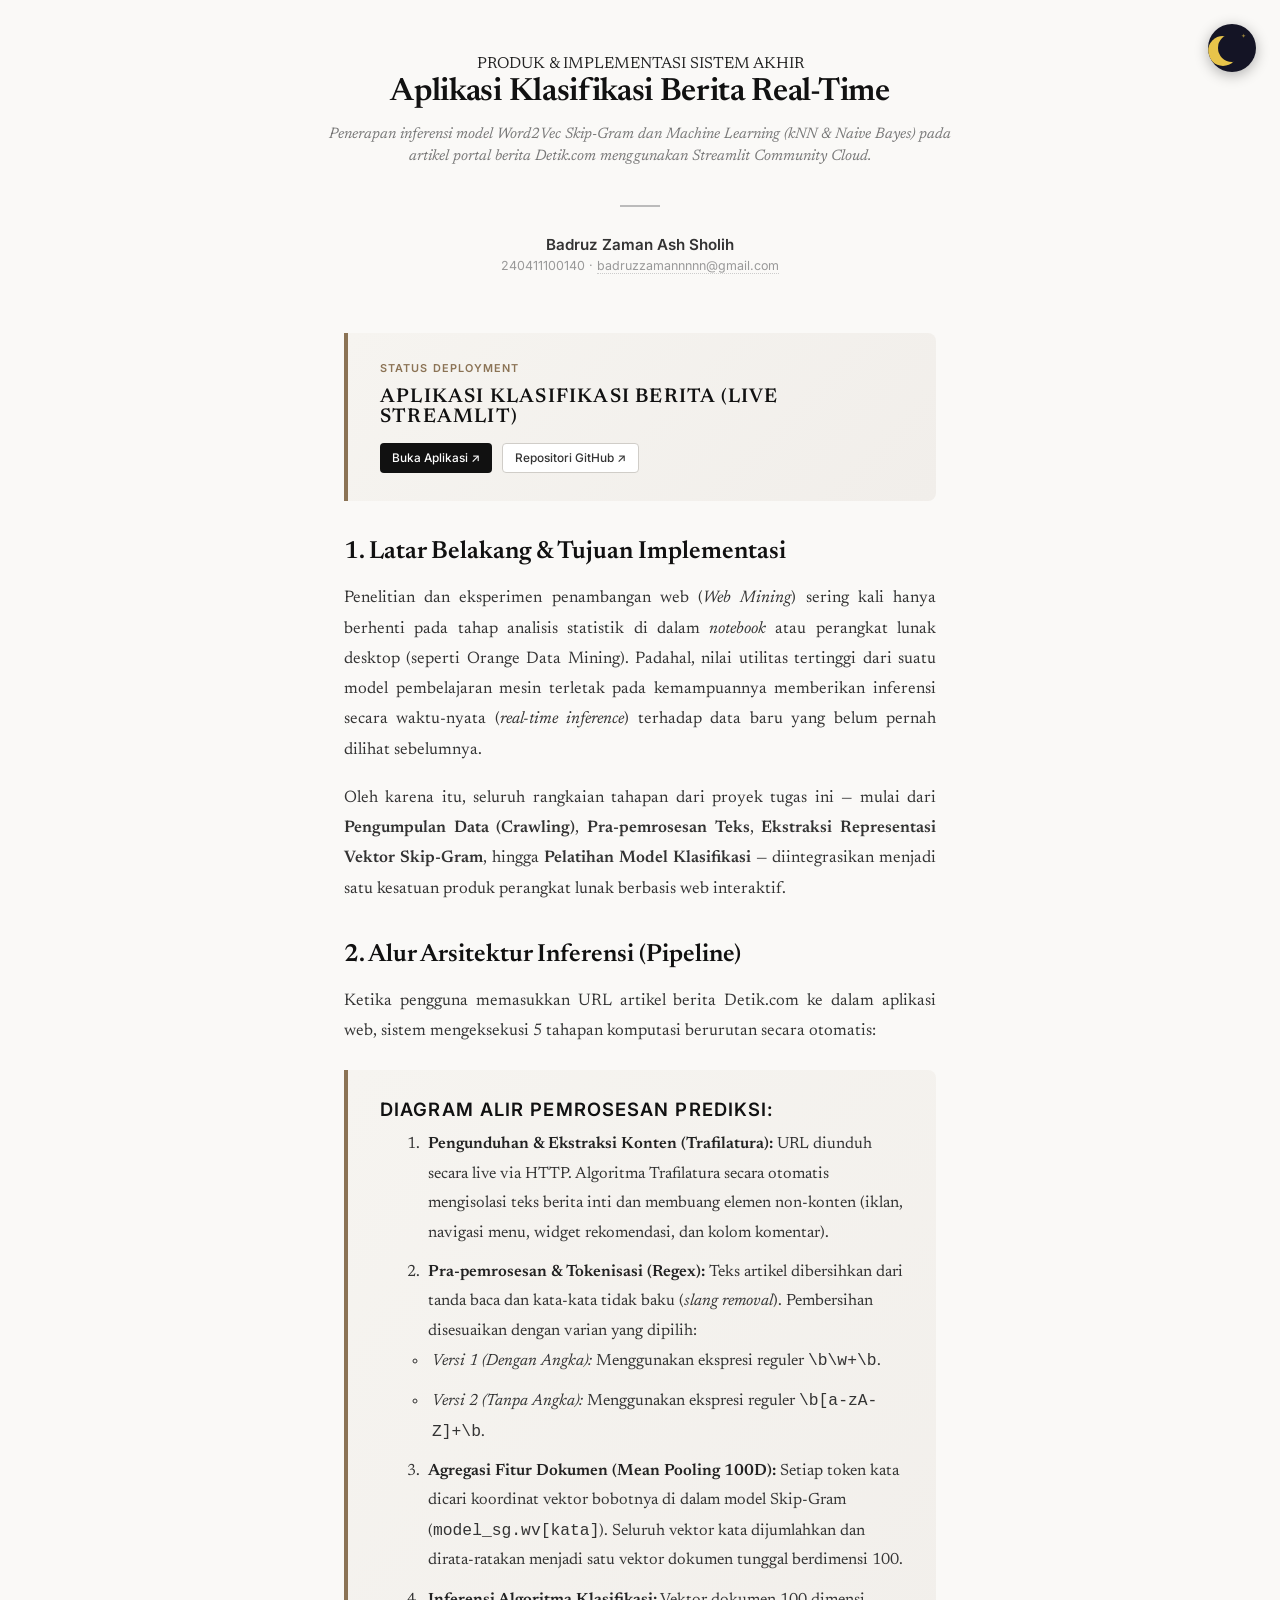
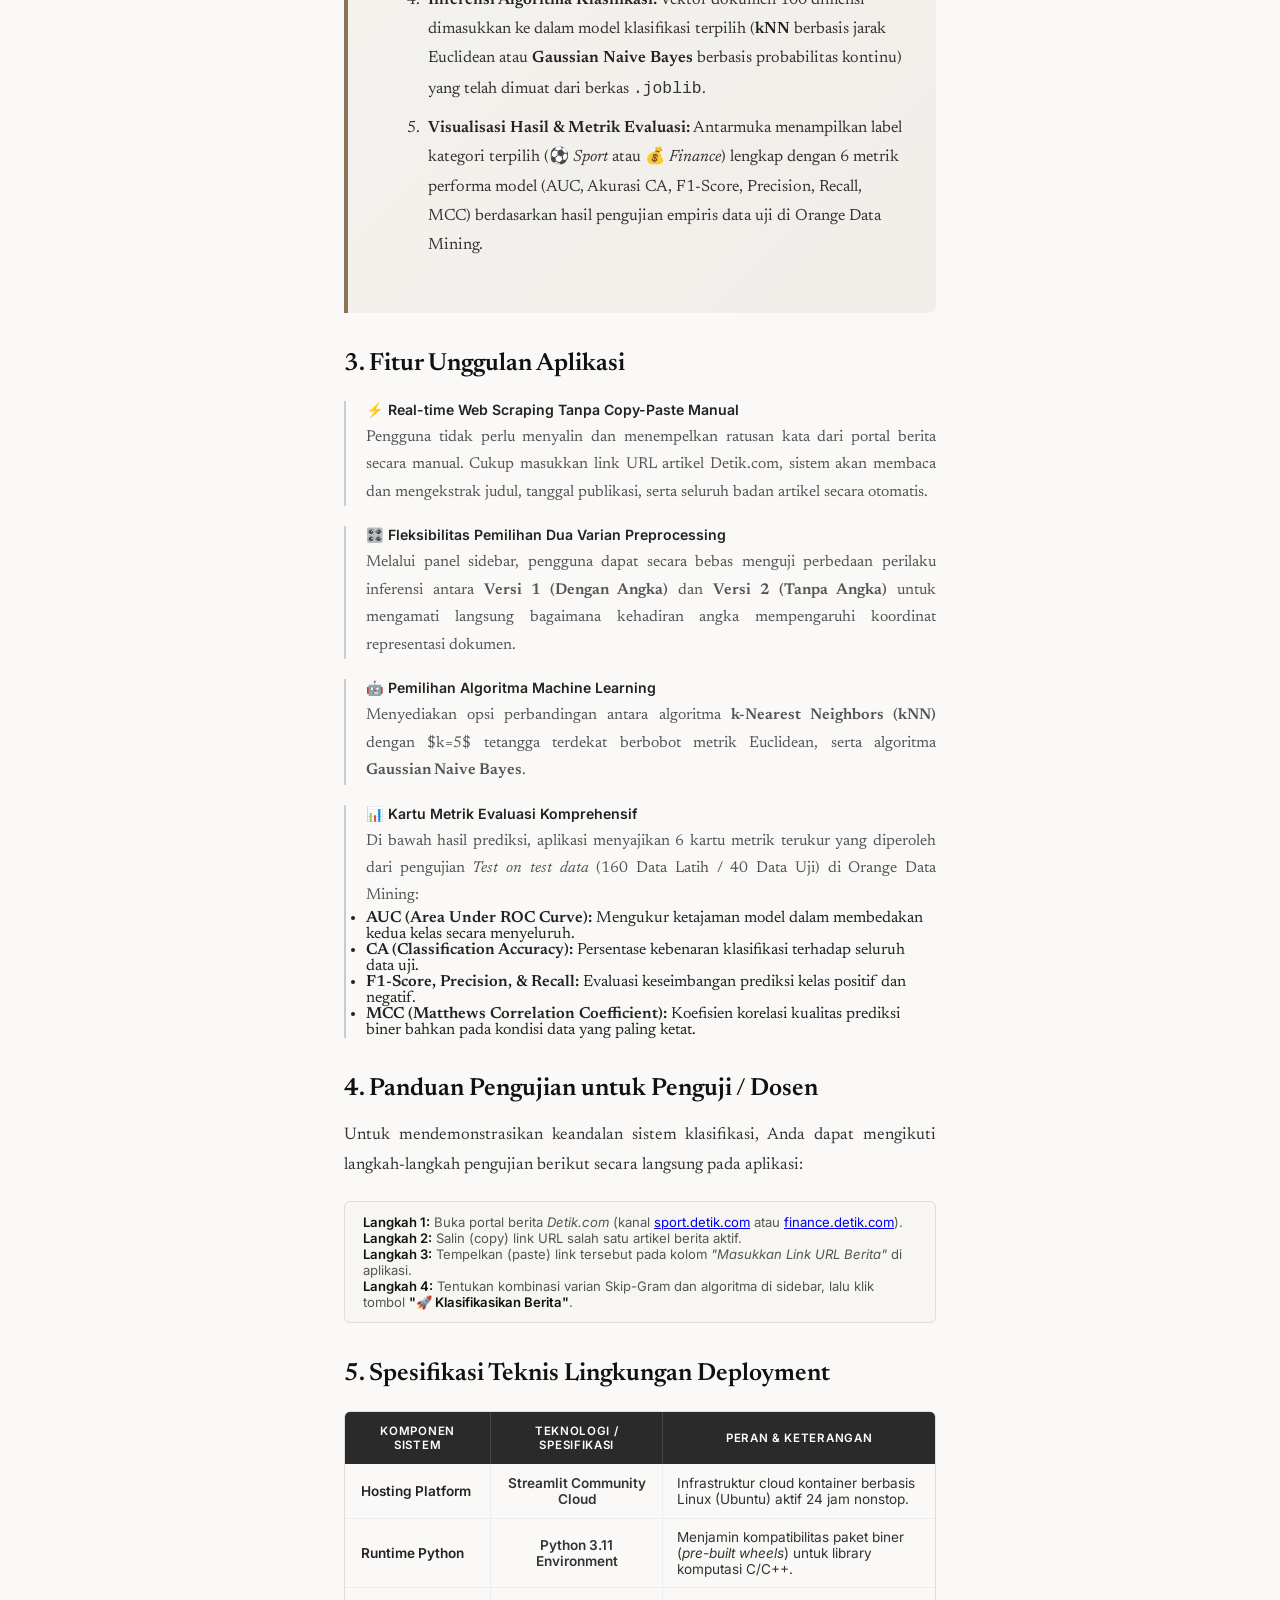
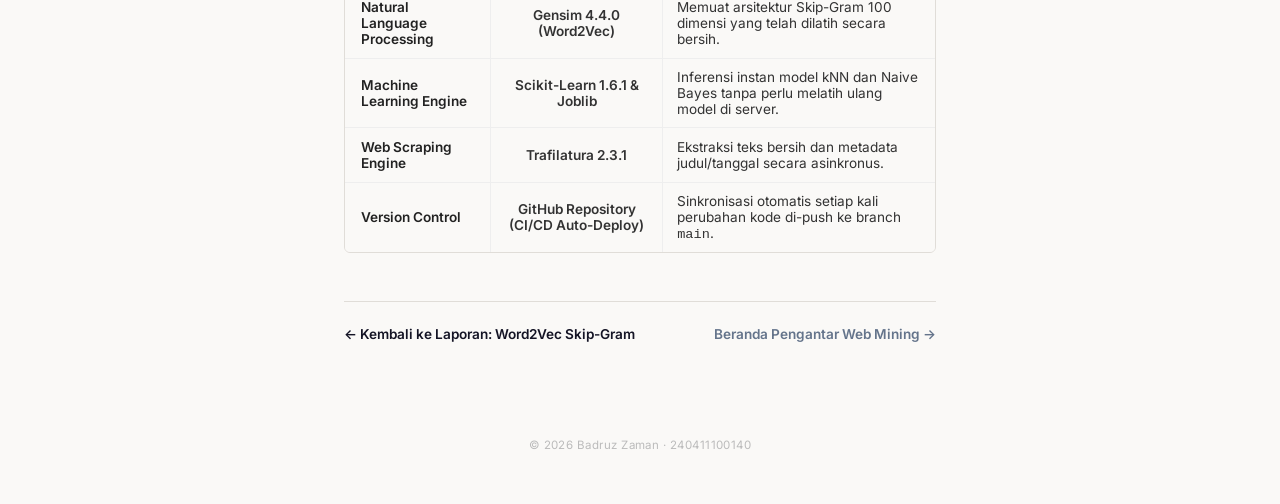
==== commit bee58e8b: "style: sederhanakan card implementasi aplikasi jadi minimalis senada narasi" ====
--- a/aplikasi.html
+++ b/aplikasi.html
@@ -28,22 +28,17 @@
     <!-- ══════════════════════════════════════════════════════════════════════════════
          HERO LIVE STATUS CARD
     ══════════════════════════════════════════════════════════════════════════════ -->
-    <div class="app-showcase-card" style="margin-top: 10px;">
-      <div class="app-badge-live">
-        <span class="live-dot"></span> LIVE ONLINE DI STREAMLIT CLOUD (24 JAM)
+    <div class="narasi" style="display: flex; justify-content: space-between; align-items: center; flex-wrap: wrap; gap: 16px; margin: 24px 0 32px;">
+      <div>
+        <span class="narasi-label">Status Deployment</span>
+        <h3 style="margin: 0; font-size: 1.25rem; color: #111; font-family: 'Newsreader', Georgia, serif; font-weight: 600;">Aplikasi Klasifikasi Berita (Live Streamlit)</h3>
       </div>
-      <h2 class="app-showcase-title" style="font-size: 1.85rem; margin-bottom: 12px;">
-        Aplikasi Siap Diuji Secara Langsung
-      </h2>
-      <p class="app-showcase-desc">
-        Aplikasi web ini telah berhasil di-deploy ke infrastruktur cloud publik dan terintegrasi langsung dengan repositori GitHub. Anda dapat menguji klasifikasi artikel berita kategori <strong>Sport</strong> dan <strong>Finance</strong> secara instan cukup dengan menempelkan (paste) tautan URL berita.
-      </p>
-      <div class="app-showcase-actions">
-        <a href="https://sport-finance-news-classification.streamlit.app" target="_blank" rel="noopener noreferrer" class="btn-cta-primary" style="font-size: 0.95rem; padding: 12px 26px;">
-          🚀 Buka Aplikasi Streamlit (Live Demo) &nearr;
+      <div style="display: flex; gap: 10px; flex-wrap: wrap;">
+        <a href="https://sport-finance-news-classification.streamlit.app" target="_blank" rel="noopener noreferrer" class="btn-download">
+          Buka Aplikasi &nearr;
         </a>
-        <a href="https://github.com/badruz-zaman/ppw" target="_blank" rel="noopener noreferrer" class="btn-cta-secondary">
-          💻 Repositori GitHub &nearr;
+        <a href="https://github.com/badruz-zaman/ppw" target="_blank" rel="noopener noreferrer" class="btn-download btn-download-alt">
+          Repositori GitHub &nearr;
         </a>
       </div>
     </div>
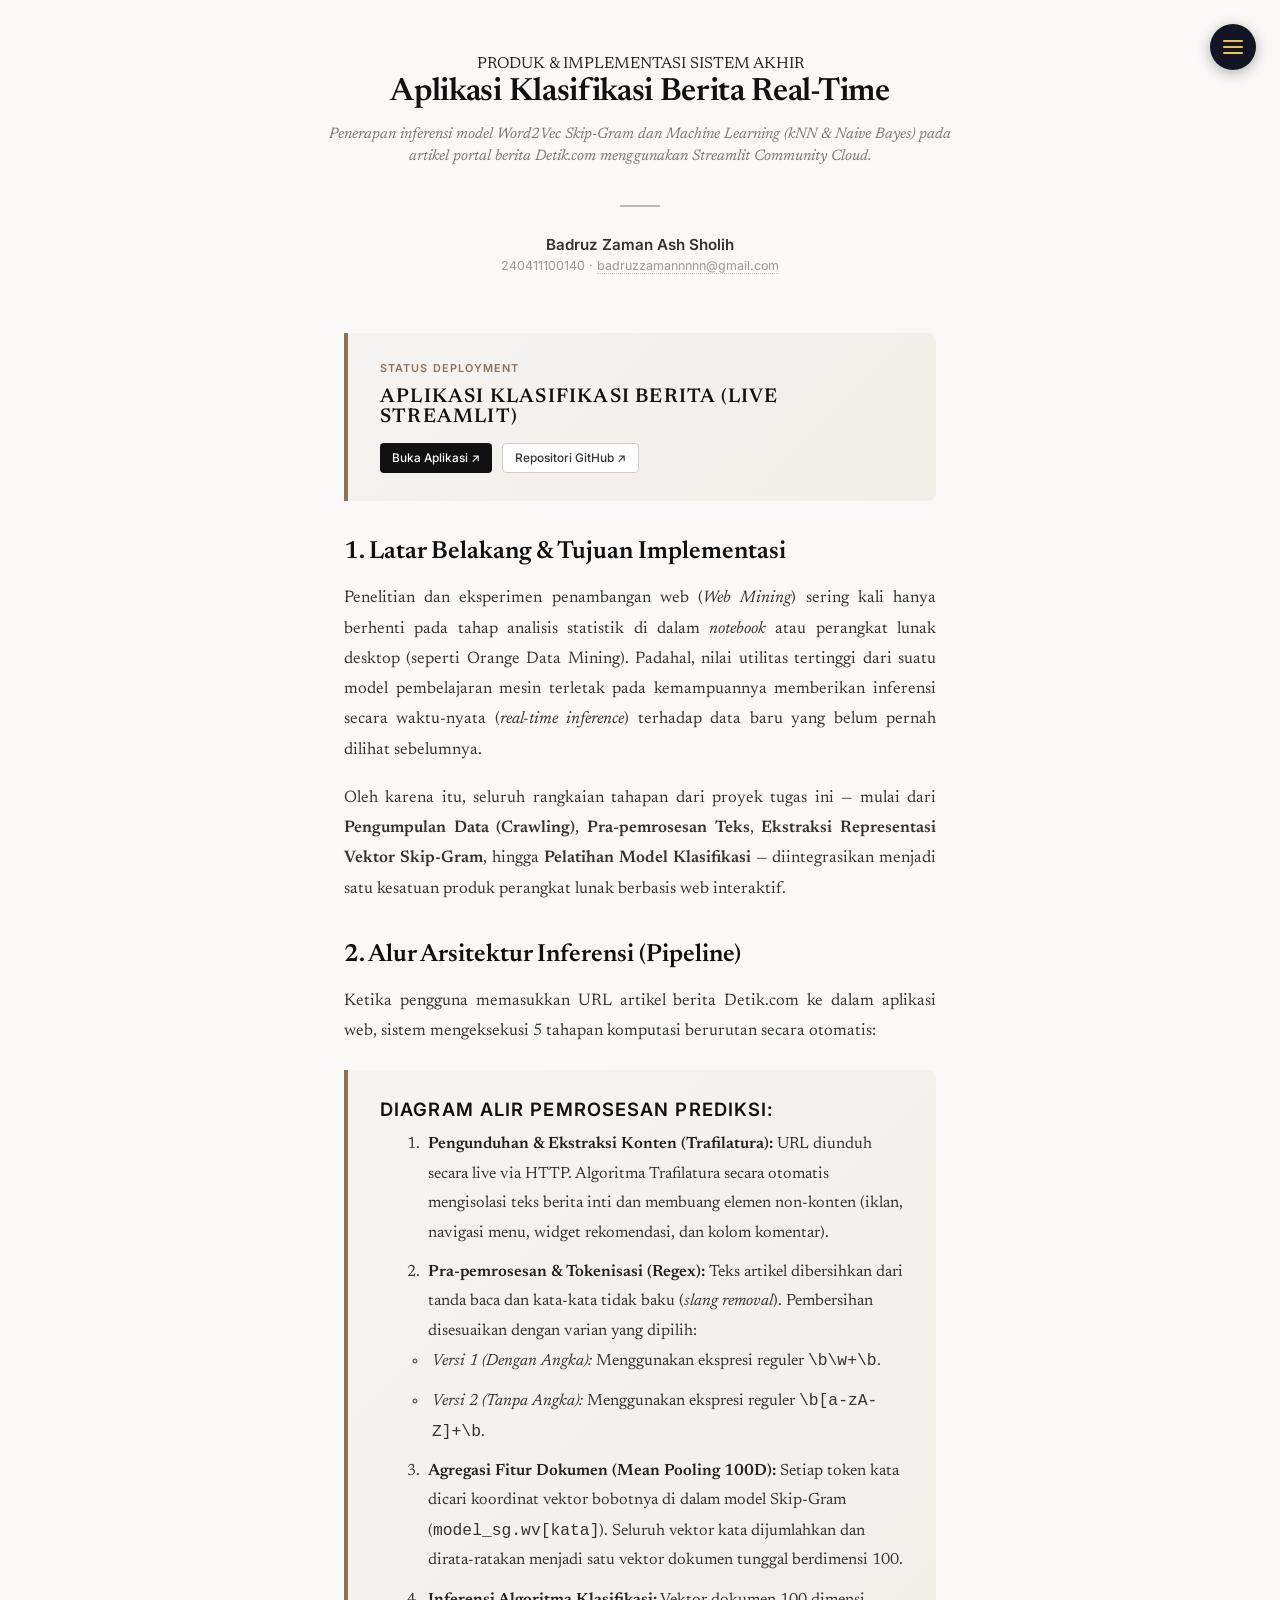
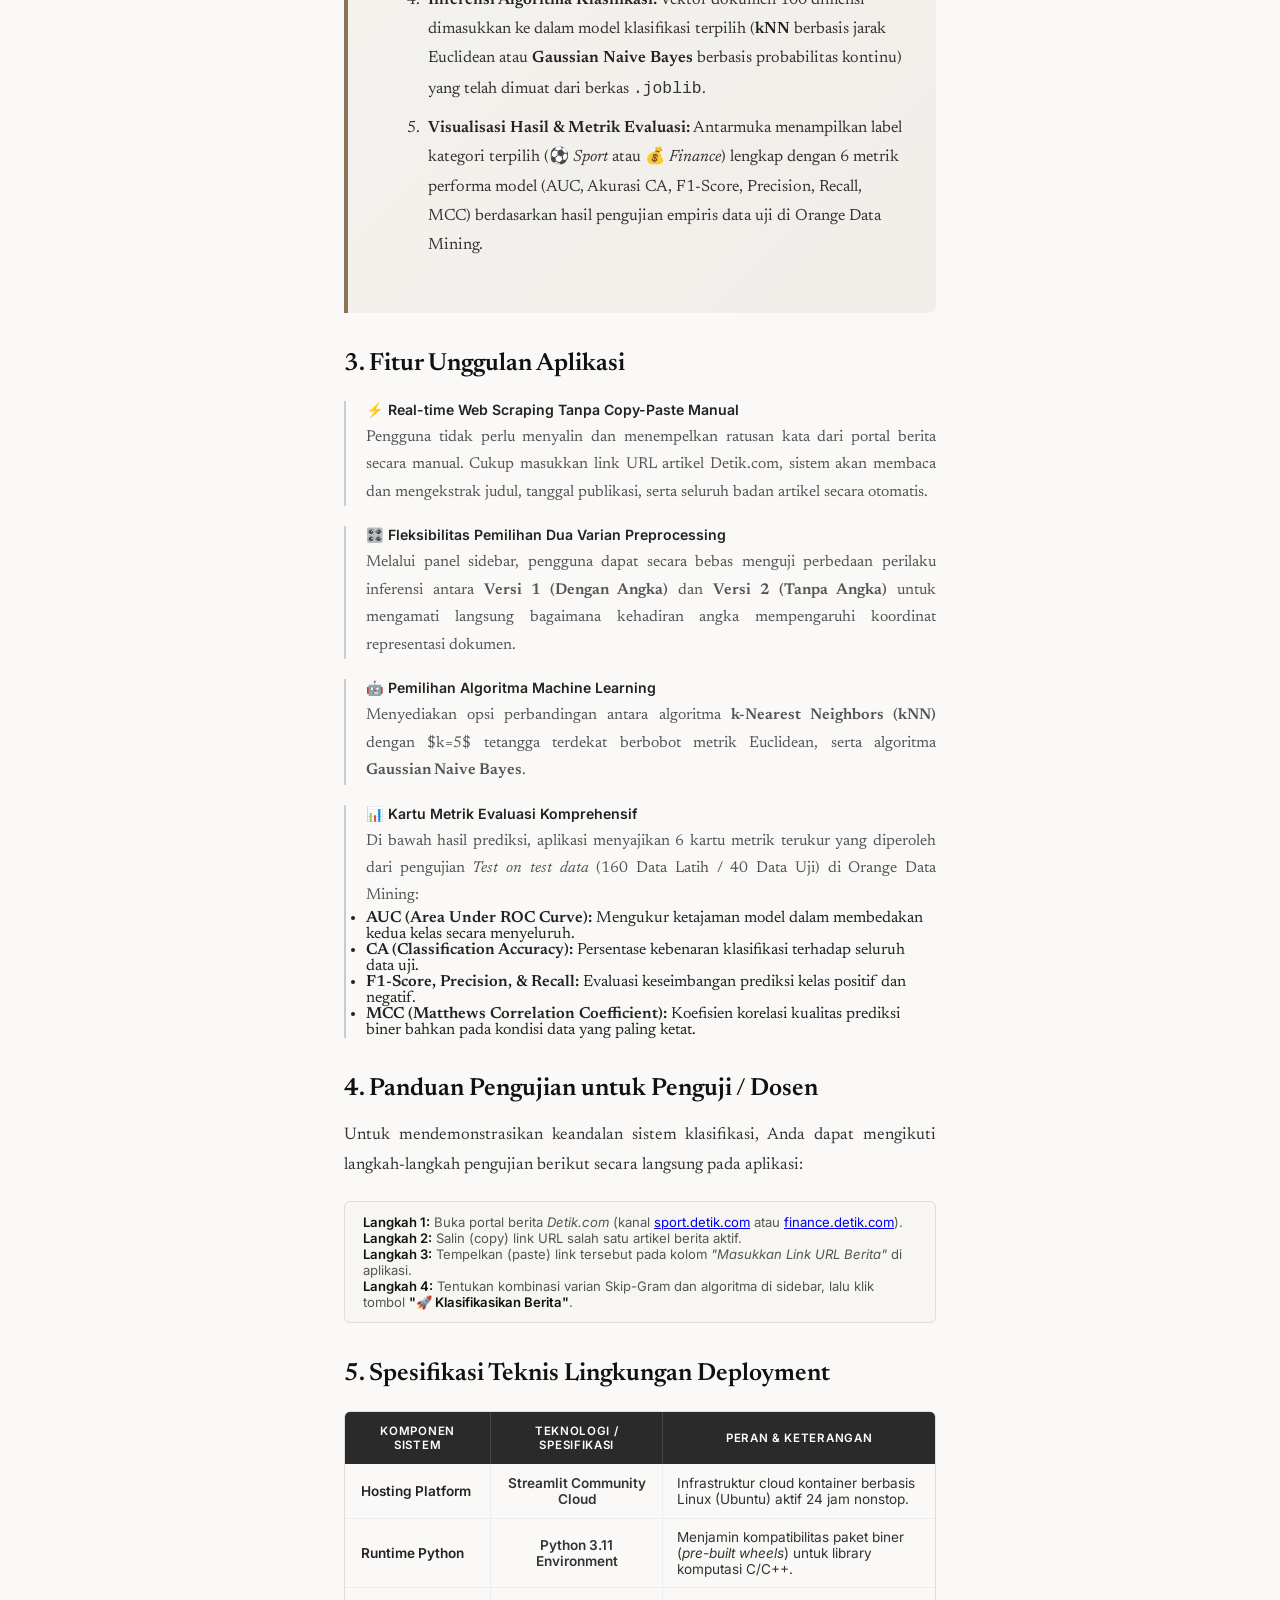
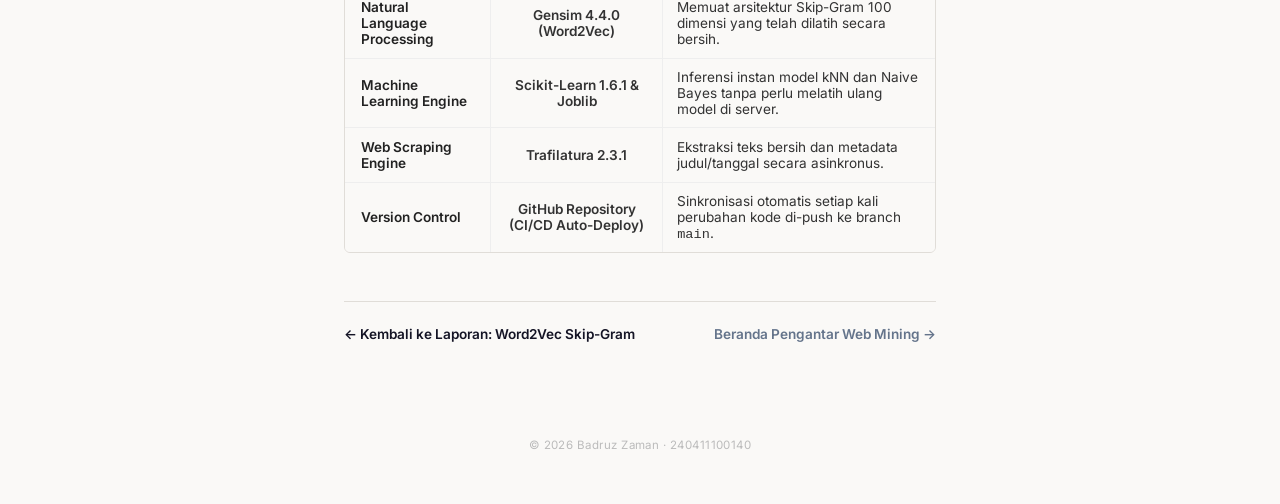
==== commit 7b32aa13: "feat: tambah modul analisis graf, perbarui menu hamburger, dan rapikan navigasi" ====
--- a/aplikasi.html
+++ b/aplikasi.html
@@ -212,16 +212,21 @@
   <div class="fab-container" id="fabNav">
     <div class="fab-overlay" onclick="document.getElementById('fabNav').classList.remove('open')"></div>
     <nav class="fab-menu">
-      <a href="index.html" class="fab-item" data-tooltip="Pengantar" style="--i:0"><span class="fab-emoji">📖</span></a>
-      <a href="crawling.html" class="fab-item" data-tooltip="Crawling" style="--i:1"><span class="fab-emoji">🕷️</span></a>
-      <a href="tfidf.html" class="fab-item" data-tooltip="TF-IDF" style="--i:2"><span class="fab-emoji">📊</span></a>
-      <a href="pca.html" class="fab-item" data-tooltip="PCA" style="--i:3"><span class="fab-emoji">🔬</span></a>
-      <a href="eksperimen.html" class="fab-item" data-tooltip="Eksperimen" style="--i:4"><span class="fab-emoji">🧪</span></a>
-      <a href="skipgram.html" class="fab-item" data-tooltip="Skip-Gram" style="--i:5"><span class="fab-emoji">🧠</span></a>
+      <div class="fab-menu-header">Navigasi Modul</div>
+      <a href="index.html" class="fab-item"><span class="fab-emoji">📖</span><span class="fab-label">Pengantar</span></a>
+      <a href="crawling.html" class="fab-item"><span class="fab-emoji">🕷️</span><span class="fab-label">Crawling</span></a>
+      <a href="tfidf.html" class="fab-item"><span class="fab-emoji">📊</span><span class="fab-label">TF-IDF</span></a>
+      <a href="pca.html" class="fab-item"><span class="fab-emoji">🔬</span><span class="fab-label">PCA</span></a>
+      <a href="eksperimen.html" class="fab-item"><span class="fab-emoji">🧪</span><span class="fab-label">Eksperimen</span></a>
+      <a href="skipgram.html" class="fab-item"><span class="fab-emoji">🧠</span><span class="fab-label">Skip-Gram</span></a>
+      <a href="graf.html" class="fab-item"><span class="fab-emoji">🕸️</span><span class="fab-label">Analisis Graf</span></a>
     </nav>
     <button class="fab-toggle" onclick="document.getElementById('fabNav').classList.toggle('open')" aria-label="Menu navigasi">
-      <div class="fab-moon"></div>
-      <span class="fab-close">✕</span>
+      <div class="fab-hamburger">
+        <span></span>
+        <span></span>
+        <span></span>
+      </div>
     </button>
   </div>
 
--- a/style.css
+++ b/style.css
@@ -18,6 +18,10 @@
    FLOATING ACTION BUTTON (FAB) — Moon Menu
    —————————————————————————————————————————————— */
 
+/* ——————————————————————————————————————————————
+   FLOATING HAMBURGER MENU (Garis Tiga)
+   —————————————————————————————————————————————— */
+
 .fab-container {
   position: fixed;
   top: 24px;
@@ -29,10 +33,12 @@
 .fab-overlay {
   position: fixed;
   inset: 0;
-  background: rgba(10, 10, 30, 0.15);
+  background: rgba(10, 10, 30, 0.25);
+  backdrop-filter: blur(2px);
+  -webkit-backdrop-filter: blur(2px);
   opacity: 0;
   visibility: hidden;
-  transition: opacity 0.3s ease, visibility 0.3s ease;
+  transition: opacity 0.25s ease, visibility 0.25s ease;
   z-index: -1;
 }
 
@@ -41,214 +47,147 @@
   visibility: visible;
 }
 
-/* Tombol utama — Bulan sabit (crescent moon) */
+/* Tombol utama — Icon Garis Tiga (Hamburger) */
 .fab-toggle {
-  width: 48px;
-  height: 48px;
+  width: 46px;
+  height: 46px;
   border-radius: 50%;
   border: none;
   background: #141425;
   cursor: pointer;
   position: relative;
   z-index: 10;
-  box-shadow: 0 3px 14px rgba(0, 0, 0, 0.3), 0 0 0 1px rgba(255,255,255,0.06);
-  transition: transform 0.35s cubic-bezier(0.34, 1.56, 0.64, 1),
-              box-shadow 0.25s ease;
+  box-shadow: 0 3px 14px rgba(0, 0, 0, 0.3), 0 0 0 1px rgba(255, 255, 255, 0.08);
+  transition: transform 0.25s ease, box-shadow 0.25s ease, background 0.25s ease;
   display: flex;
   align-items: center;
   justify-content: center;
-  overflow: hidden;
 }
 
 .fab-toggle:hover {
-  transform: scale(1.1);
-  box-shadow: 0 4px 20px rgba(0, 0, 0, 0.35), 0 0 0 1px rgba(255,255,255,0.1);
+  transform: scale(1.06);
+  box-shadow: 0 4px 18px rgba(0, 0, 0, 0.4), 0 0 0 1px rgba(255, 255, 255, 0.15);
+  background: #1e1e38;
 }
 
 .fab-container.open .fab-toggle {
-  transform: rotate(0deg);
-  background: #1e1e38;
-}
-
-/* Bulan sabit — dibuat dengan dua lingkaran overlapping */
-.fab-moon {
-  width: 28px;
-  height: 28px;
-  border-radius: 50%;
-  background: transparent;
-  box-shadow: -9px 3px 0 1px #e8c44a;
-  position: absolute;
-  top: 50%;
-  left: 50%;
-  transform: translate(-50%, -50%);
-  transition: opacity 0.25s ease, transform 0.25s ease;
-}
-
-/* Bintang kecil dekorasi */
-.fab-toggle::before {
-  content: '✦';
-  position: absolute;
-  top: 8px;
-  right: 10px;
-  font-size: 0.4rem;
-  color: rgba(232, 196, 74, 0.6);
-  transition: opacity 0.25s ease;
-}
-
-/* Ikon close (✕) */
-.fab-close {
-  position: absolute;
-  color: #e8c44a;
-  font-size: 1.2rem;
-  font-weight: 300;
+  background: #252542;
+}
+
+/* 3 Garis Hamburger */
+.fab-hamburger {
+  width: 20px;
+  height: 14px;
+  display: flex;
+  flex-direction: column;
+  justify-content: space-between;
+  position: relative;
+}
+
+.fab-hamburger span {
+  display: block;
+  width: 100%;
+  height: 2px;
+  background-color: #e8c44a;
+  border-radius: 2px;
+  transition: transform 0.25s ease, opacity 0.2s ease;
+}
+
+/* Animasi garis 3 berubah menjadi ✕ ketika dibuka */
+.fab-container.open .fab-hamburger span:nth-child(1) {
+  transform: translateY(6px) rotate(45deg);
+}
+
+.fab-container.open .fab-hamburger span:nth-child(2) {
   opacity: 0;
-  transform: rotate(-90deg) scale(0.5);
-  transition: opacity 0.25s ease, transform 0.25s ease;
-}
-
-/* Animasi buka: bulan hilang, ✕ muncul */
-.fab-container.open .fab-moon {
-  opacity: 0;
-  transform: translate(-50%, -50%) scale(0.3);
-}
-
-.fab-container.open .fab-toggle::before {
-  opacity: 0;
-}
-
-.fab-container.open .fab-close {
-  opacity: 1;
-  transform: rotate(0deg) scale(1);
-}
-
-/* Menu container (nav) */
+  transform: scaleX(0);
+}
+
+.fab-container.open .fab-hamburger span:nth-child(3) {
+  transform: translateY(-6px) rotate(-45deg);
+}
+
+/* Menu Dropdown Panel */
 .fab-menu {
   position: absolute;
-  top: 0;
+  top: 56px;
   right: 0;
-  width: 0;
-  height: 0;
-}
-
-/* Individual menu items — lingkaran kecil */
+  width: 230px;
+  background: #141425;
+  border: 1px solid rgba(255, 255, 255, 0.12);
+  border-radius: 14px;
+  padding: 8px;
+  box-shadow: 0 12px 32px rgba(0, 0, 0, 0.4), 0 2px 8px rgba(0, 0, 0, 0.2);
+  opacity: 0;
+  visibility: hidden;
+  transform: translateY(-10px) scale(0.95);
+  transform-origin: top right;
+  transition: opacity 0.25s cubic-bezier(0.16, 1, 0.3, 1),
+              transform 0.25s cubic-bezier(0.16, 1, 0.3, 1),
+              visibility 0.25s ease;
+  display: flex;
+  flex-direction: column;
+  gap: 3px;
+  z-index: 5;
+}
+
+.fab-container.open .fab-menu {
+  opacity: 1;
+  visibility: visible;
+  transform: translateY(0) scale(1);
+}
+
+.fab-menu-header {
+  font-family: 'Inter', sans-serif;
+  font-size: 0.68rem;
+  font-weight: 700;
+  text-transform: uppercase;
+  letter-spacing: 0.08em;
+  color: #94a3b8;
+  padding: 8px 12px 4px;
+  border-bottom: 1px solid rgba(255, 255, 255, 0.07);
+  margin-bottom: 4px;
+}
+
+/* Item navigasi di dalam dropdown */
 .fab-item {
-  position: absolute;
-  top: 2px;
-  right: 2px;
-  width: 44px;
-  height: 44px;
-  border-radius: 50%;
-  background: #ffffff;
-  border: 1.5px solid #ddd;
+  display: flex;
+  align-items: center;
+  gap: 10px;
+  padding: 8px 12px;
+  border-radius: 8px;
+  text-decoration: none;
+  color: #cbd5e1;
+  font-family: 'Inter', sans-serif;
+  font-size: 0.85rem;
+  font-weight: 500;
+  transition: background 0.15s ease, color 0.15s ease, transform 0.15s ease;
+}
+
+.fab-item:hover {
+  background: rgba(255, 255, 255, 0.08);
+  color: #ffffff;
+  transform: translateX(-2px);
+}
+
+.fab-item.active {
+  background: rgba(232, 196, 74, 0.15);
+  color: #e8c44a;
+  font-weight: 600;
+}
+
+.fab-emoji {
+  font-size: 1.05rem;
+  line-height: 1;
   display: flex;
   align-items: center;
   justify-content: center;
-  text-decoration: none;
-  font-size: 1.15rem;
-  box-shadow: 0 2px 10px rgba(0, 0, 0, 0.1);
-  opacity: 0;
-  transform: translate(0, 0) scale(0.4);
-  transition: transform 0.35s cubic-bezier(0.34, 1.56, 0.64, 1),
-              opacity 0.25s ease,
-              background 0.15s ease,
-              border-color 0.15s ease;
-  z-index: 5;
-}
-
-.fab-item:hover {
-  background: #f3f0eb;
-  border-color: #bbb;
-  transform: var(--open-pos) scale(1.12) !important;
-}
-
-.fab-item.active {
-  background: #141425;
-  border-color: #141425;
-}
-
-/* Tooltip — glassmorphism style */
-.fab-item::before {
-  content: attr(data-tooltip);
-  position: absolute;
-  right: calc(100% + 12px);
-  top: 50%;
-  transform: translateY(-50%);
-  background: rgba(255, 255, 255, 0.65);
-  backdrop-filter: blur(12px);
-  -webkit-backdrop-filter: blur(12px);
-  color: #222;
-  font-family: 'Inter', sans-serif;
-  font-size: 0.72rem;
-  font-weight: 600;
-  letter-spacing: 0.02em;
-  padding: 6px 12px;
-  border-radius: 6px;
-  border: 1px solid rgba(255, 255, 255, 0.4);
-  box-shadow: 0 2px 8px rgba(0, 0, 0, 0.08);
+  width: 20px;
+}
+
+.fab-label {
+  flex: 1;
   white-space: nowrap;
-  opacity: 0;
-  pointer-events: none;
-  transition: opacity 0.15s ease;
-}
-
-.fab-item:hover::before {
-  opacity: 1;
-}
-
-/* ——— Arc positions: top-right → fan out down-left (180° to 270°) ——— */
-/* Item 1: 180° (straight left) */
-.fab-container.open .fab-item:nth-child(1) {
-  --open-pos: translate(-104px, 0px);
-  transform: translate(-104px, 0px) scale(1);
-  opacity: 1;
-  transition-delay: 0ms;
-}
-/* Item 2: 198° (left + slightly down) */
-.fab-container.open .fab-item:nth-child(2) {
-  --open-pos: translate(-99px, 32px);
-  transform: translate(-99px, 32px) scale(1);
-  opacity: 1;
-  transition-delay: 30ms;
-}
-/* Item 3: 216° */
-.fab-container.open .fab-item:nth-child(3) {
-  --open-pos: translate(-84px, 61px);
-  transform: translate(-84px, 61px) scale(1);
-  opacity: 1;
-  transition-delay: 60ms;
-}
-/* Item 4: 234° */
-.fab-container.open .fab-item:nth-child(4) {
-  --open-pos: translate(-61px, 84px);
-  transform: translate(-61px, 84px) scale(1);
-  opacity: 1;
-  transition-delay: 90ms;
-}
-/* Item 5: 252° */
-.fab-container.open .fab-item:nth-child(5) {
-  --open-pos: translate(-32px, 99px);
-  transform: translate(-32px, 99px) scale(1);
-  opacity: 1;
-  transition-delay: 120ms;
-}
-/* Item 6: 270° (straight down) */
-.fab-container.open .fab-item:nth-child(6) {
-  --open-pos: translate(0px, 104px);
-  transform: translate(0px, 104px) scale(1);
-  opacity: 1;
-  transition-delay: 150ms;
-}
-
-/* Reverse stagger on close */
-.fab-container:not(.open) .fab-item:nth-child(1) { transition-delay: 150ms; }
-.fab-container:not(.open) .fab-item:nth-child(2) { transition-delay: 120ms; }
-.fab-container:not(.open) .fab-item:nth-child(3) { transition-delay: 90ms; }
-.fab-container:not(.open) .fab-item:nth-child(4) { transition-delay: 60ms; }
-.fab-container:not(.open) .fab-item:nth-child(5) { transition-delay: 30ms; }
-.fab-container:not(.open) .fab-item:nth-child(6) { transition-delay: 0ms; }
-
-.fab-emoji {
-  line-height: 1;
 }
 
 /* ——————————————————————————————————————————————
@@ -1101,6 +1040,6 @@
   .data-tabs { overflow-x: auto; }
   .data-tab { font-size: 0.75rem; padding: 8px 14px; white-space: nowrap; }
   .fab-container { top: 16px; right: 16px; }
-  .fab-toggle { width: 50px; height: 50px; font-size: 1.2rem; }
-  .fab-item { width: 40px; height: 40px; font-size: 1rem; }
-}
+  .fab-toggle { width: 44px; height: 44px; }
+  .fab-menu { width: 210px; top: 52px; }
+}
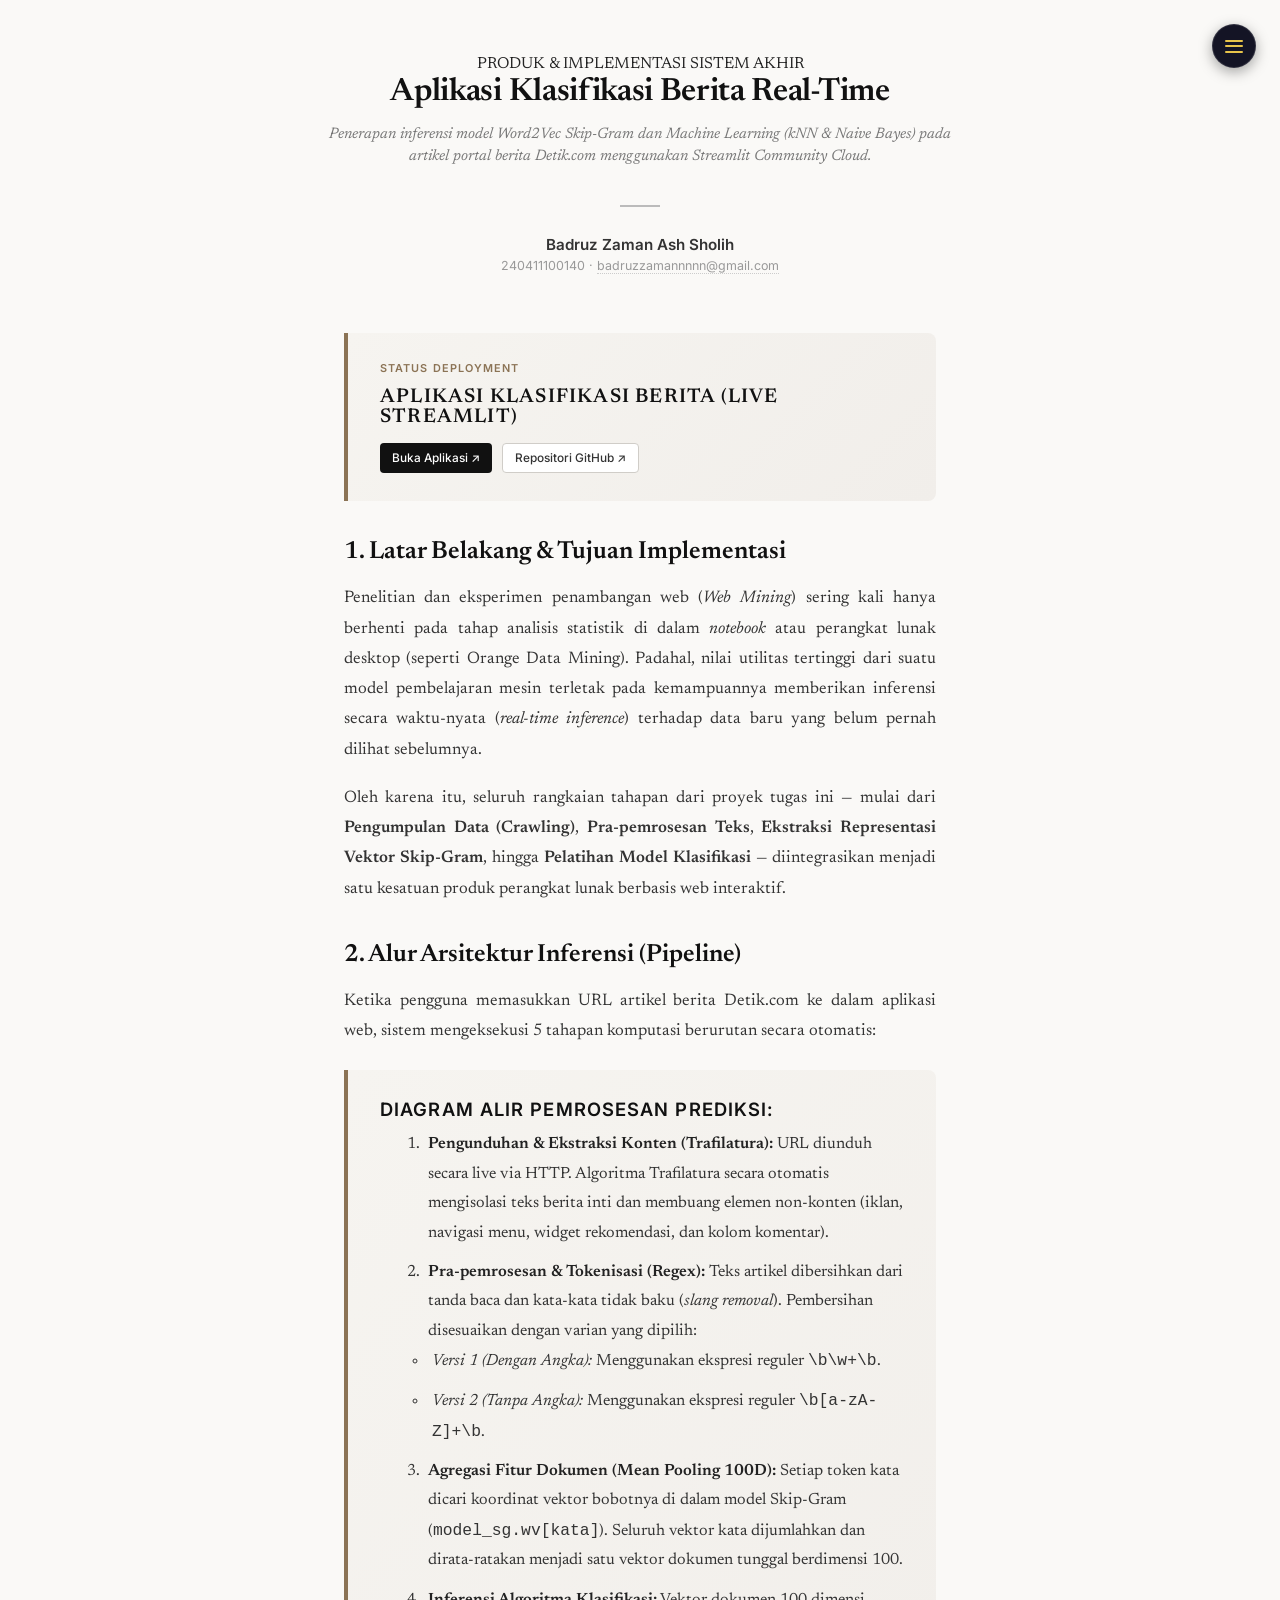
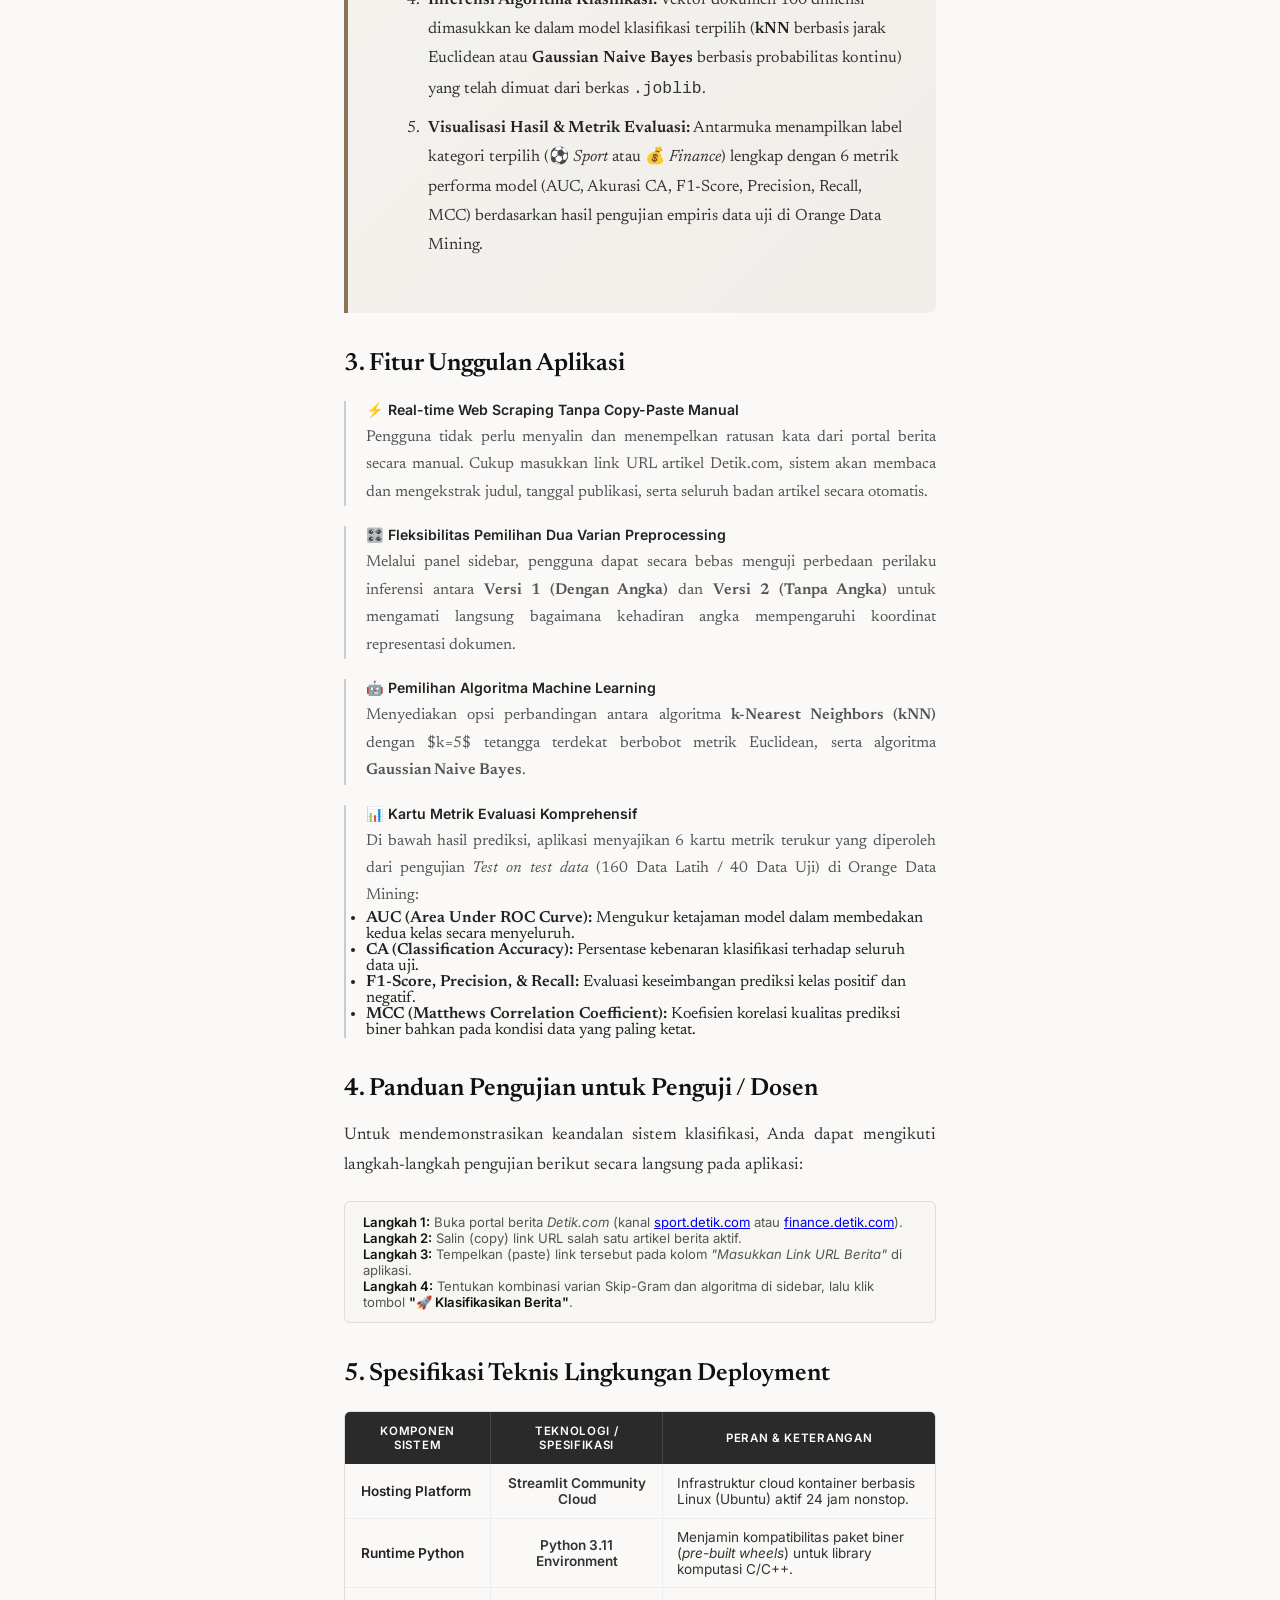
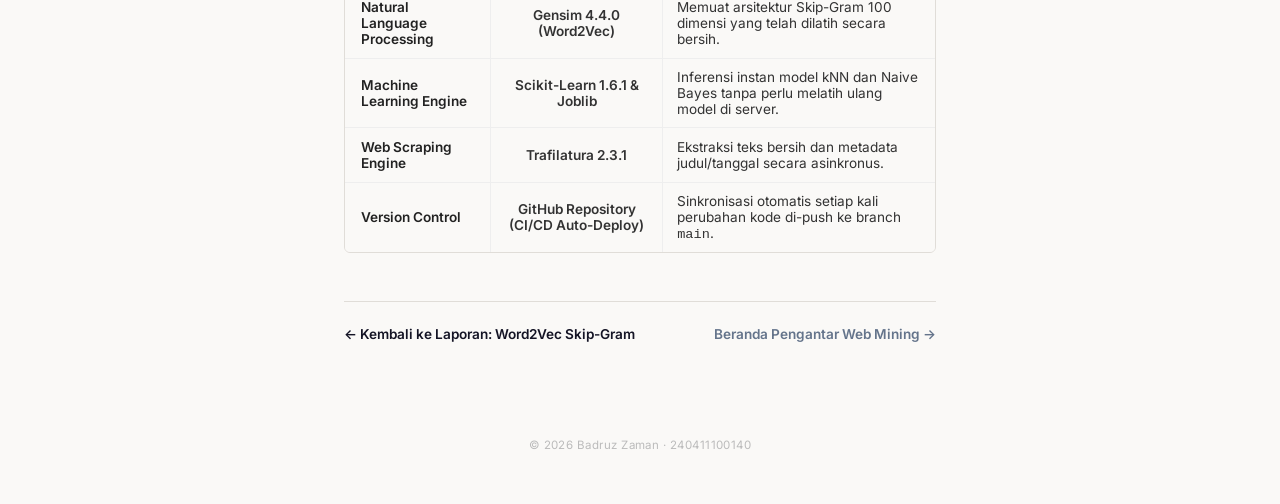
==== commit 4aa04774: "fix: tambah klasifikasi_berita ke menu dan optimasi performa sidebar tanpa blur" ====
--- a/aplikasi.html
+++ b/aplikasi.html
@@ -219,6 +219,7 @@
       <a href="pca.html" class="fab-item"><span class="fab-emoji">🔬</span><span class="fab-label">PCA</span></a>
       <a href="eksperimen.html" class="fab-item"><span class="fab-emoji">🧪</span><span class="fab-label">Eksperimen</span></a>
       <a href="skipgram.html" class="fab-item"><span class="fab-emoji">🧠</span><span class="fab-label">Skip-Gram</span></a>
+      <a href="klasifikasi_berita.html" class="fab-item"><span class="fab-emoji">📰</span><span class="fab-label">Klasifikasi Berita</span></a>
       <a href="graf.html" class="fab-item"><span class="fab-emoji">🕸️</span><span class="fab-label">Analisis Graf</span></a>
     </nav>
     <button class="fab-toggle" onclick="document.getElementById('fabNav').classList.toggle('open')" aria-label="Menu navigasi">
--- a/style.css
+++ b/style.css
@@ -19,7 +19,7 @@
    —————————————————————————————————————————————— */
 
 /* ——————————————————————————————————————————————
-   FLOATING HAMBURGER MENU (Garis Tiga)
+   FLOATING HAMBURGER MENU (Garis Tiga) — Ultra Cepat & Ringan
    —————————————————————————————————————————————— */
 
 .fab-container {
@@ -29,44 +29,42 @@
   z-index: 9000;
 }
 
-/* Overlay backdrop ketika menu terbuka */
+/* Overlay penangkap klik di luar menu (TANPA filter blur agar tidak lag/berat) */
 .fab-overlay {
   position: fixed;
   inset: 0;
-  background: rgba(10, 10, 30, 0.25);
-  backdrop-filter: blur(2px);
-  -webkit-backdrop-filter: blur(2px);
+  background: rgba(0, 0, 0, 0.15);
   opacity: 0;
-  visibility: hidden;
-  transition: opacity 0.25s ease, visibility 0.25s ease;
+  pointer-events: none;
+  transition: opacity 0.12s ease;
   z-index: -1;
 }
 
 .fab-container.open .fab-overlay {
   opacity: 1;
-  visibility: visible;
+  pointer-events: auto;
 }
 
 /* Tombol utama — Icon Garis Tiga (Hamburger) */
 .fab-toggle {
-  width: 46px;
-  height: 46px;
+  width: 44px;
+  height: 44px;
   border-radius: 50%;
-  border: none;
+  border: 1px solid rgba(255, 255, 255, 0.12);
   background: #141425;
   cursor: pointer;
   position: relative;
   z-index: 10;
-  box-shadow: 0 3px 14px rgba(0, 0, 0, 0.3), 0 0 0 1px rgba(255, 255, 255, 0.08);
-  transition: transform 0.25s ease, box-shadow 0.25s ease, background 0.25s ease;
+  box-shadow: 0 4px 14px rgba(0, 0, 0, 0.35);
+  transition: background 0.15s ease, transform 0.15s ease;
   display: flex;
   align-items: center;
   justify-content: center;
+  padding: 0;
 }
 
 .fab-toggle:hover {
-  transform: scale(1.06);
-  box-shadow: 0 4px 18px rgba(0, 0, 0, 0.4), 0 0 0 1px rgba(255, 255, 255, 0.15);
+  transform: scale(1.05);
   background: #1e1e38;
 }
 
@@ -76,8 +74,8 @@
 
 /* 3 Garis Hamburger */
 .fab-hamburger {
-  width: 20px;
-  height: 14px;
+  width: 18px;
+  height: 13px;
   display: flex;
   flex-direction: column;
   justify-content: space-between;
@@ -90,63 +88,61 @@
   height: 2px;
   background-color: #e8c44a;
   border-radius: 2px;
-  transition: transform 0.25s ease, opacity 0.2s ease;
+  transition: transform 0.15s ease, opacity 0.12s ease;
 }
 
 /* Animasi garis 3 berubah menjadi ✕ ketika dibuka */
 .fab-container.open .fab-hamburger span:nth-child(1) {
-  transform: translateY(6px) rotate(45deg);
+  transform: translateY(5.5px) rotate(45deg);
 }
 
 .fab-container.open .fab-hamburger span:nth-child(2) {
   opacity: 0;
-  transform: scaleX(0);
 }
 
 .fab-container.open .fab-hamburger span:nth-child(3) {
-  transform: translateY(-6px) rotate(-45deg);
-}
-
-/* Menu Dropdown Panel */
+  transform: translateY(-5.5px) rotate(-45deg);
+}
+
+/* Menu Dropdown Panel — Ringan tanpa animasi berat */
 .fab-menu {
   position: absolute;
-  top: 56px;
+  top: 52px;
   right: 0;
   width: 230px;
   background: #141425;
   border: 1px solid rgba(255, 255, 255, 0.12);
-  border-radius: 14px;
-  padding: 8px;
-  box-shadow: 0 12px 32px rgba(0, 0, 0, 0.4), 0 2px 8px rgba(0, 0, 0, 0.2);
+  border-radius: 12px;
+  padding: 6px;
+  box-shadow: 0 8px 24px rgba(0, 0, 0, 0.45);
   opacity: 0;
-  visibility: hidden;
-  transform: translateY(-10px) scale(0.95);
-  transform-origin: top right;
-  transition: opacity 0.25s cubic-bezier(0.16, 1, 0.3, 1),
-              transform 0.25s cubic-bezier(0.16, 1, 0.3, 1),
-              visibility 0.25s ease;
+  pointer-events: none;
+  transform: translateY(-6px);
+  transition: opacity 0.12s ease, transform 0.12s ease;
   display: flex;
   flex-direction: column;
-  gap: 3px;
+  gap: 2px;
   z-index: 5;
+  max-height: calc(100vh - 80px);
+  overflow-y: auto;
 }
 
 .fab-container.open .fab-menu {
   opacity: 1;
-  visibility: visible;
-  transform: translateY(0) scale(1);
+  pointer-events: auto;
+  transform: translateY(0);
 }
 
 .fab-menu-header {
   font-family: 'Inter', sans-serif;
-  font-size: 0.68rem;
+  font-size: 0.65rem;
   font-weight: 700;
   text-transform: uppercase;
   letter-spacing: 0.08em;
   color: #94a3b8;
-  padding: 8px 12px 4px;
+  padding: 6px 10px 4px;
   border-bottom: 1px solid rgba(255, 255, 255, 0.07);
-  margin-bottom: 4px;
+  margin-bottom: 3px;
 }
 
 /* Item navigasi di dalam dropdown */
@@ -154,20 +150,19 @@
   display: flex;
   align-items: center;
   gap: 10px;
-  padding: 8px 12px;
-  border-radius: 8px;
+  padding: 7px 10px;
+  border-radius: 6px;
   text-decoration: none;
   color: #cbd5e1;
   font-family: 'Inter', sans-serif;
-  font-size: 0.85rem;
+  font-size: 0.82rem;
   font-weight: 500;
-  transition: background 0.15s ease, color 0.15s ease, transform 0.15s ease;
+  transition: background 0.1s ease, color 0.1s ease;
 }
 
 .fab-item:hover {
   background: rgba(255, 255, 255, 0.08);
   color: #ffffff;
-  transform: translateX(-2px);
 }
 
 .fab-item.active {
@@ -177,12 +172,13 @@
 }
 
 .fab-emoji {
-  font-size: 1.05rem;
+  font-size: 1rem;
   line-height: 1;
   display: flex;
   align-items: center;
   justify-content: center;
   width: 20px;
+  flex-shrink: 0;
 }
 
 .fab-label {
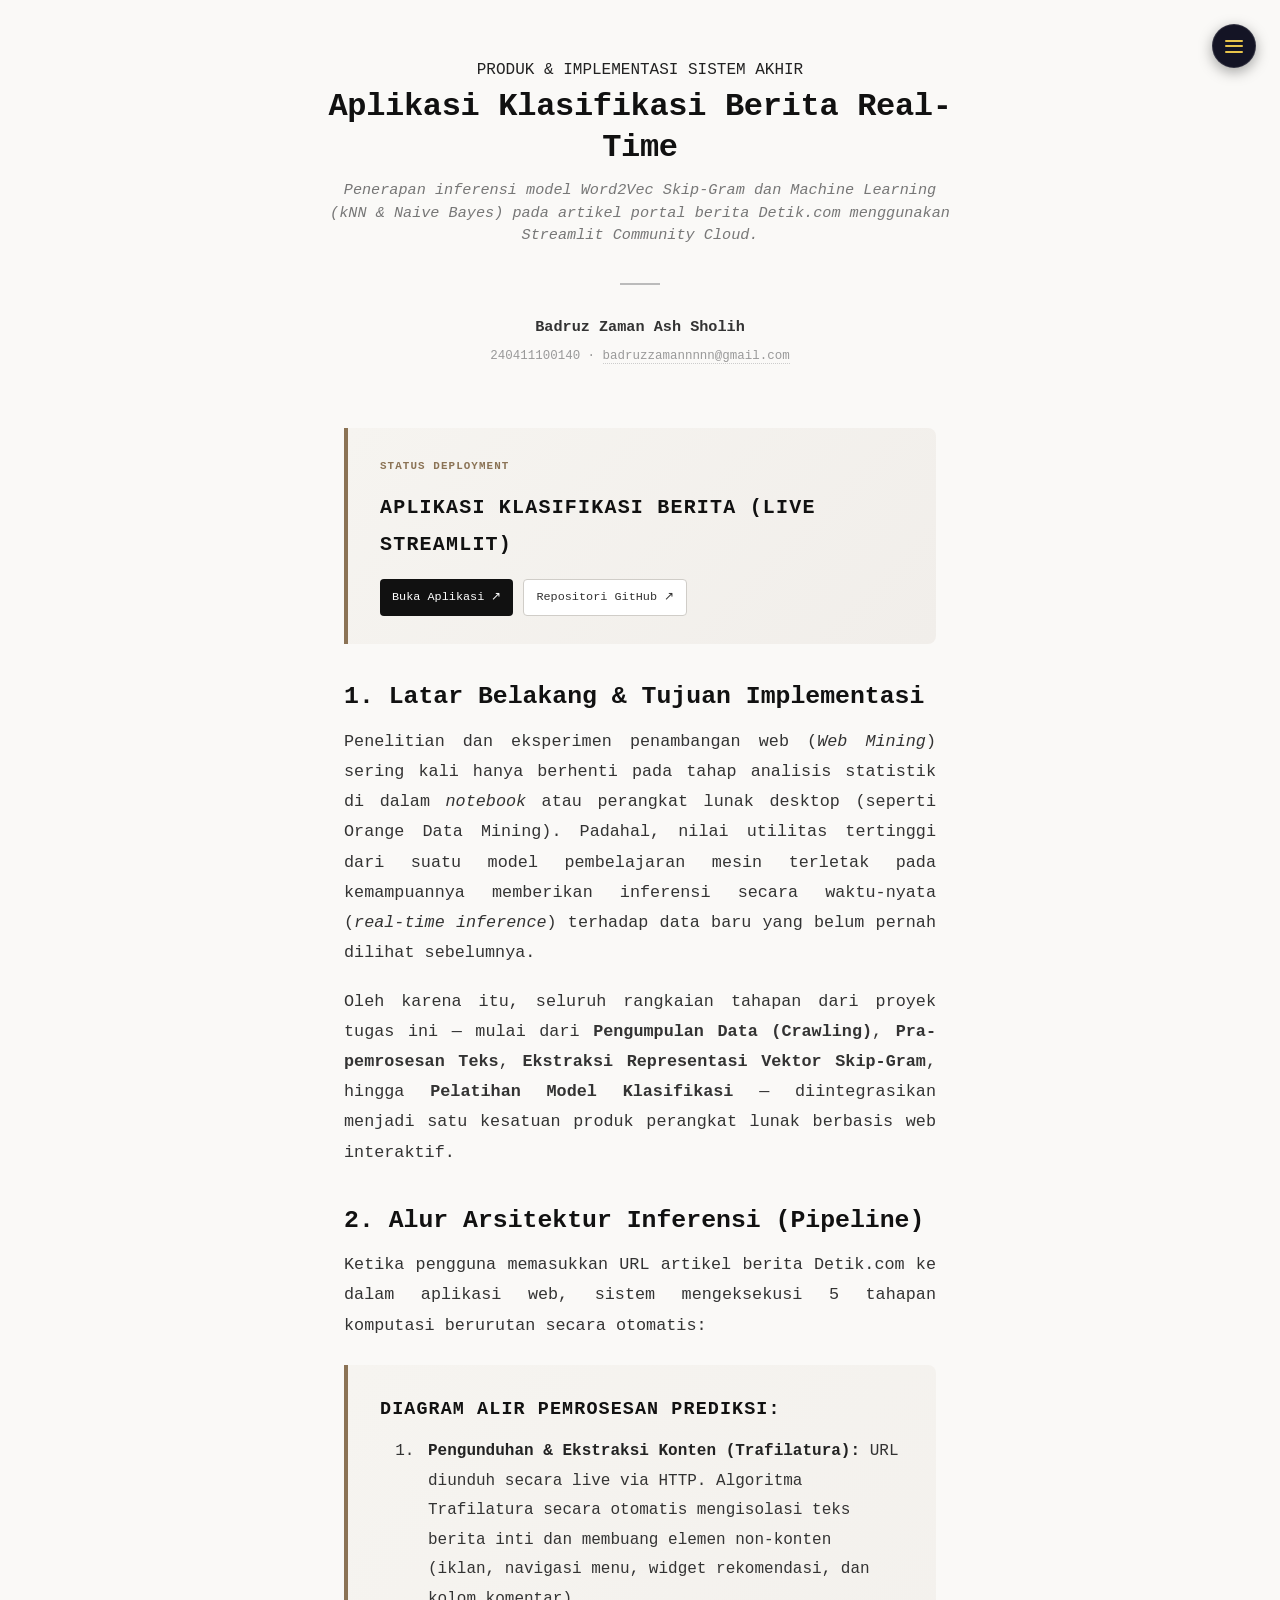
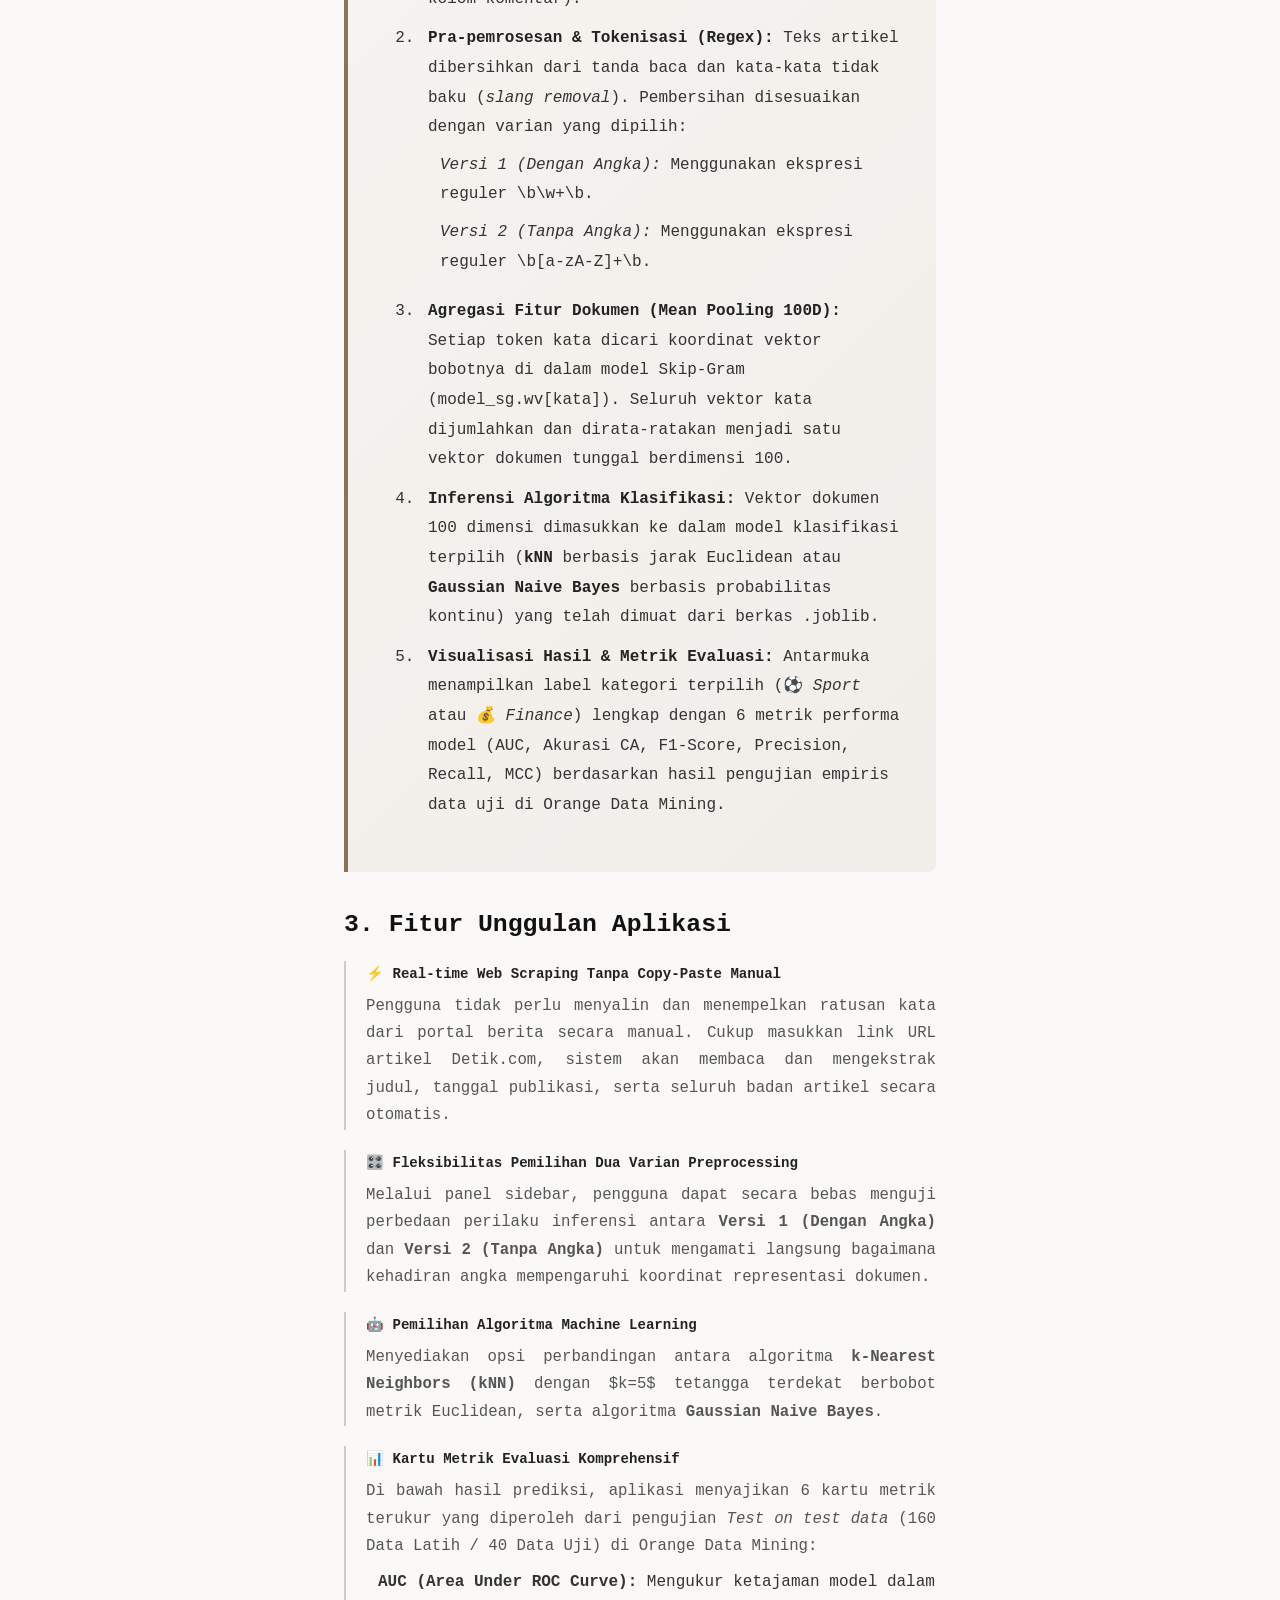
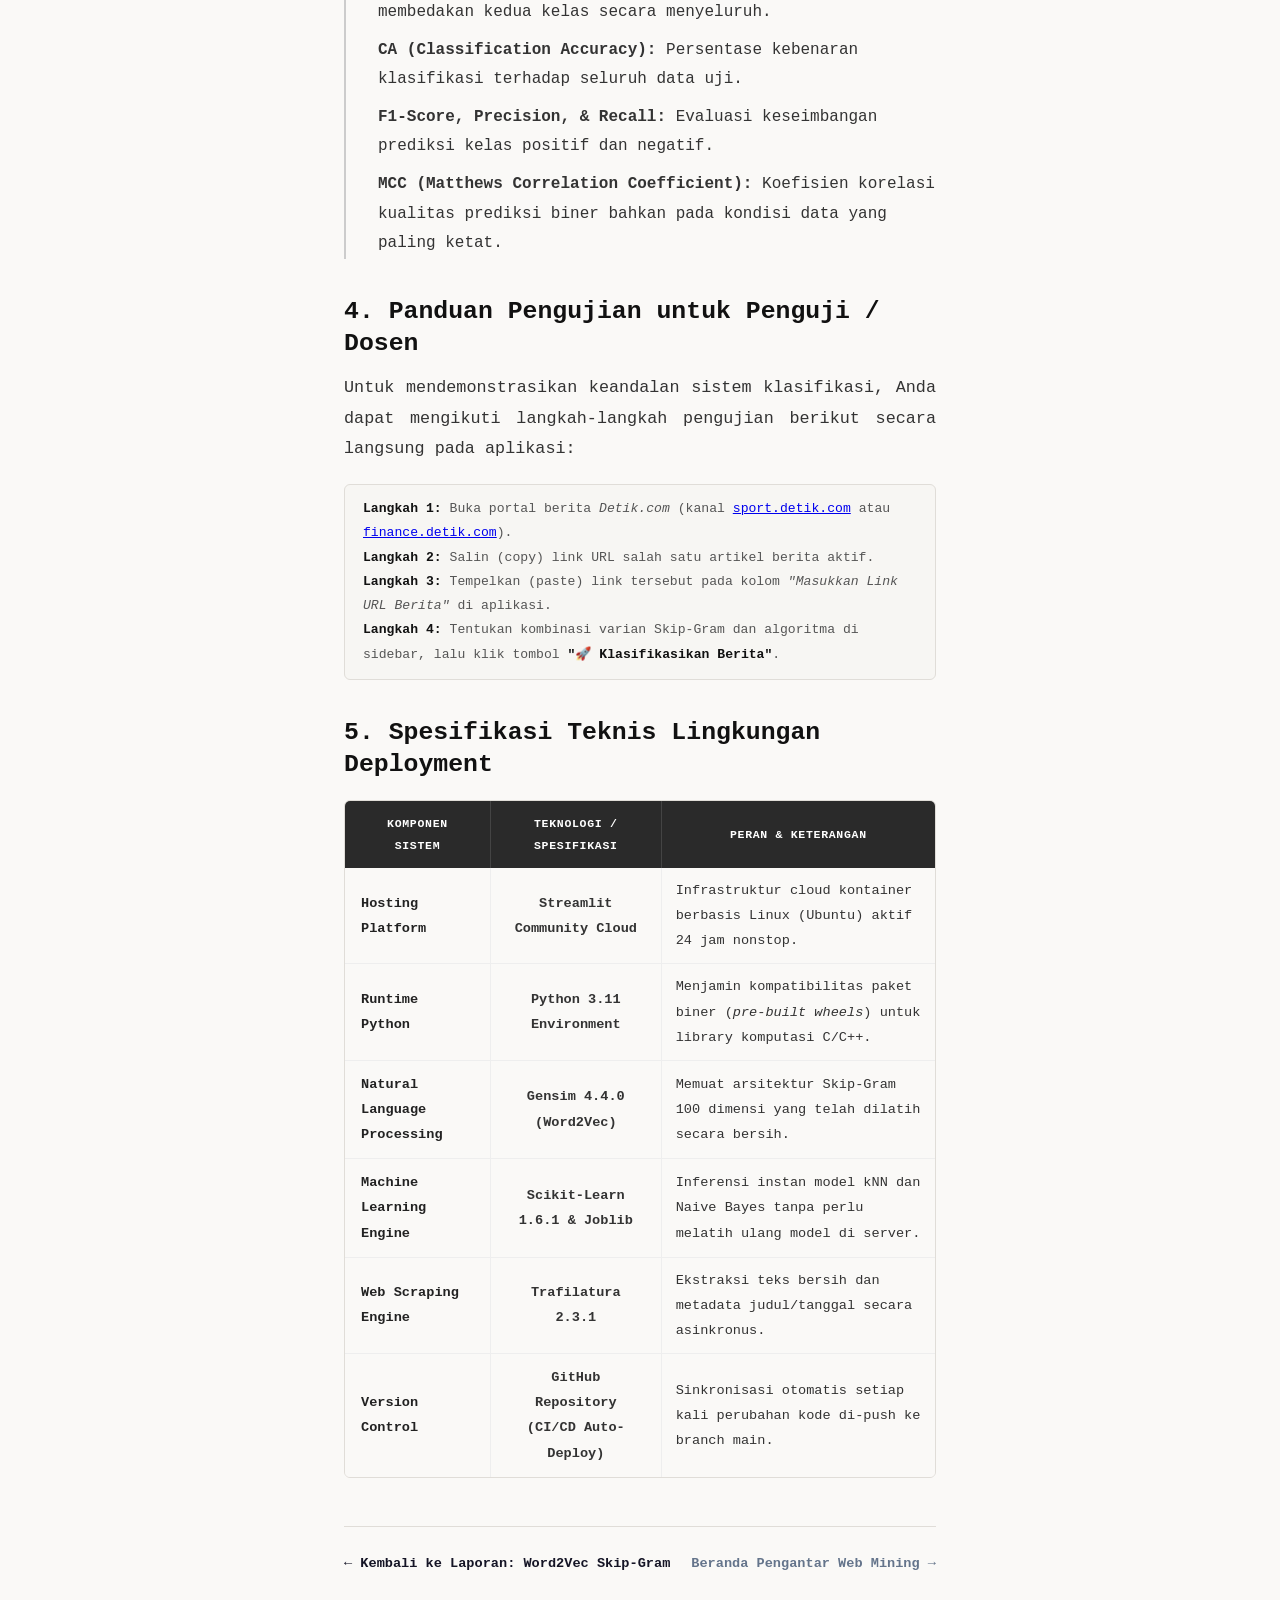
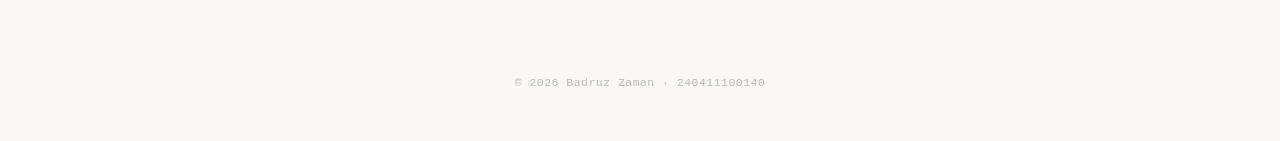
==== commit c0494930: "style: terapkan font Consolas dan hapus buletan hitam list di semua halaman" ====
--- a/aplikasi.html
+++ b/aplikasi.html
@@ -31,7 +31,7 @@
     <div class="narasi" style="display: flex; justify-content: space-between; align-items: center; flex-wrap: wrap; gap: 16px; margin: 24px 0 32px;">
       <div>
         <span class="narasi-label">Status Deployment</span>
-        <h3 style="margin: 0; font-size: 1.25rem; color: #111; font-family: 'Newsreader', Georgia, serif; font-weight: 600;">Aplikasi Klasifikasi Berita (Live Streamlit)</h3>
+        <h3 style="margin: 0; font-size: 1.25rem; color: #111; font-weight: 600;">Aplikasi Klasifikasi Berita (Live Streamlit)</h3>
       </div>
       <div style="display: flex; gap: 10px; flex-wrap: wrap;">
         <a href="https://sport-finance-news-classification.streamlit.app" target="_blank" rel="noopener noreferrer" class="btn-download">
@@ -194,10 +194,10 @@
          NAVIGASI BAWAH
     ══════════════════════════════════════════════════════════════════════════════ -->
     <div style="display: flex; justify-content: space-between; align-items: center; flex-wrap: wrap; gap: 14px; margin-top: 48px; padding-top: 24px; border-top: 1px solid #e0ddd8;">
-      <a href="skipgram.html" style="display: inline-flex; align-items: center; gap: 6px; font-family: 'Inter', sans-serif; font-size: 0.85rem; font-weight: 600; color: #141425; text-decoration: none;">
+      <a href="skipgram.html" style="display: inline-flex; align-items: center; gap: 6px; font-size: 0.85rem; font-weight: 600; color: #141425; text-decoration: none;">
         &larr; Kembali ke Laporan: Word2Vec Skip-Gram
       </a>
-      <a href="index.html" style="display: inline-flex; align-items: center; gap: 6px; font-family: 'Inter', sans-serif; font-size: 0.85rem; font-weight: 600; color: #64748b; text-decoration: none;">
+      <a href="index.html" style="display: inline-flex; align-items: center; gap: 6px; font-size: 0.85rem; font-weight: 600; color: #64748b; text-decoration: none;">
         Beranda Pengantar Web Mining &rarr;
       </a>
     </div>
--- a/style.css
+++ b/style.css
@@ -1,16 +1,24 @@
-@import url('https://fonts.googleapis.com/css2?family=Newsreader:ital,opsz,wght@0,6..72,400;0,6..72,600;1,6..72,400&family=Inter:wght@400;500;600&display=swap');
-
 * {
   box-sizing: border-box;
   margin: 0;
   padding: 0;
 }
 
+*,
+*::before,
+*::after,
+body, h1, h2, h3, h4, h5, h6, p, a, div, span, table, th, td, button, li, ul, ol, input, select, textarea, code, pre,
+.kicker, .subtitle, .meta, .name, .narasi-label, .btn-download, .fab-item, .fab-menu-header, .stat-value, .stat-label,
+.experiment-table th, .experiment-table td, .taxonomy-item h4 {
+  font-family: 'Consolas', 'Courier New', Courier, monospace !important;
+}
+
 body {
-  font-family: 'Newsreader', Georgia, 'Times New Roman', serif;
+  font-family: 'Consolas', 'Courier New', Courier, monospace !important;
   color: #222;
   background: #faf9f7;
   padding: 0;
+  line-height: 1.85;
   -webkit-font-smoothing: antialiased;
 }
 
@@ -445,8 +453,31 @@
 }
 
 /* ——————————————————————————————————————————————
-   LISTS
-   —————————————————————————————————————————————— */
+   LISTS (Bebas Buletan Hitam di Semua Halaman)
+   —————————————————————————————————————————————— */
+
+ul,
+.content ul,
+.taxonomy-item ul,
+.narasi ul {
+  list-style: none !important;
+  list-style-type: none !important;
+  padding-left: 12px !important;
+  margin-top: 8px !important;
+  margin-bottom: 20px !important;
+}
+
+ul li,
+.content ul li,
+.taxonomy-item ul li,
+.narasi ul li {
+  list-style: none !important;
+  list-style-type: none !important;
+  padding-left: 0 !important;
+  line-height: 1.85 !important;
+  margin-bottom: 8px !important;
+  color: #333;
+}
 
 .content ol {
   padding-left: 24px;
@@ -454,8 +485,8 @@
 }
 
 .content ol li {
-  font-size: 1.02rem;
-  line-height: 1.8;
+  font-size: 1rem;
+  line-height: 1.85;
   margin-bottom: 10px;
   color: #333;
   padding-left: 4px;
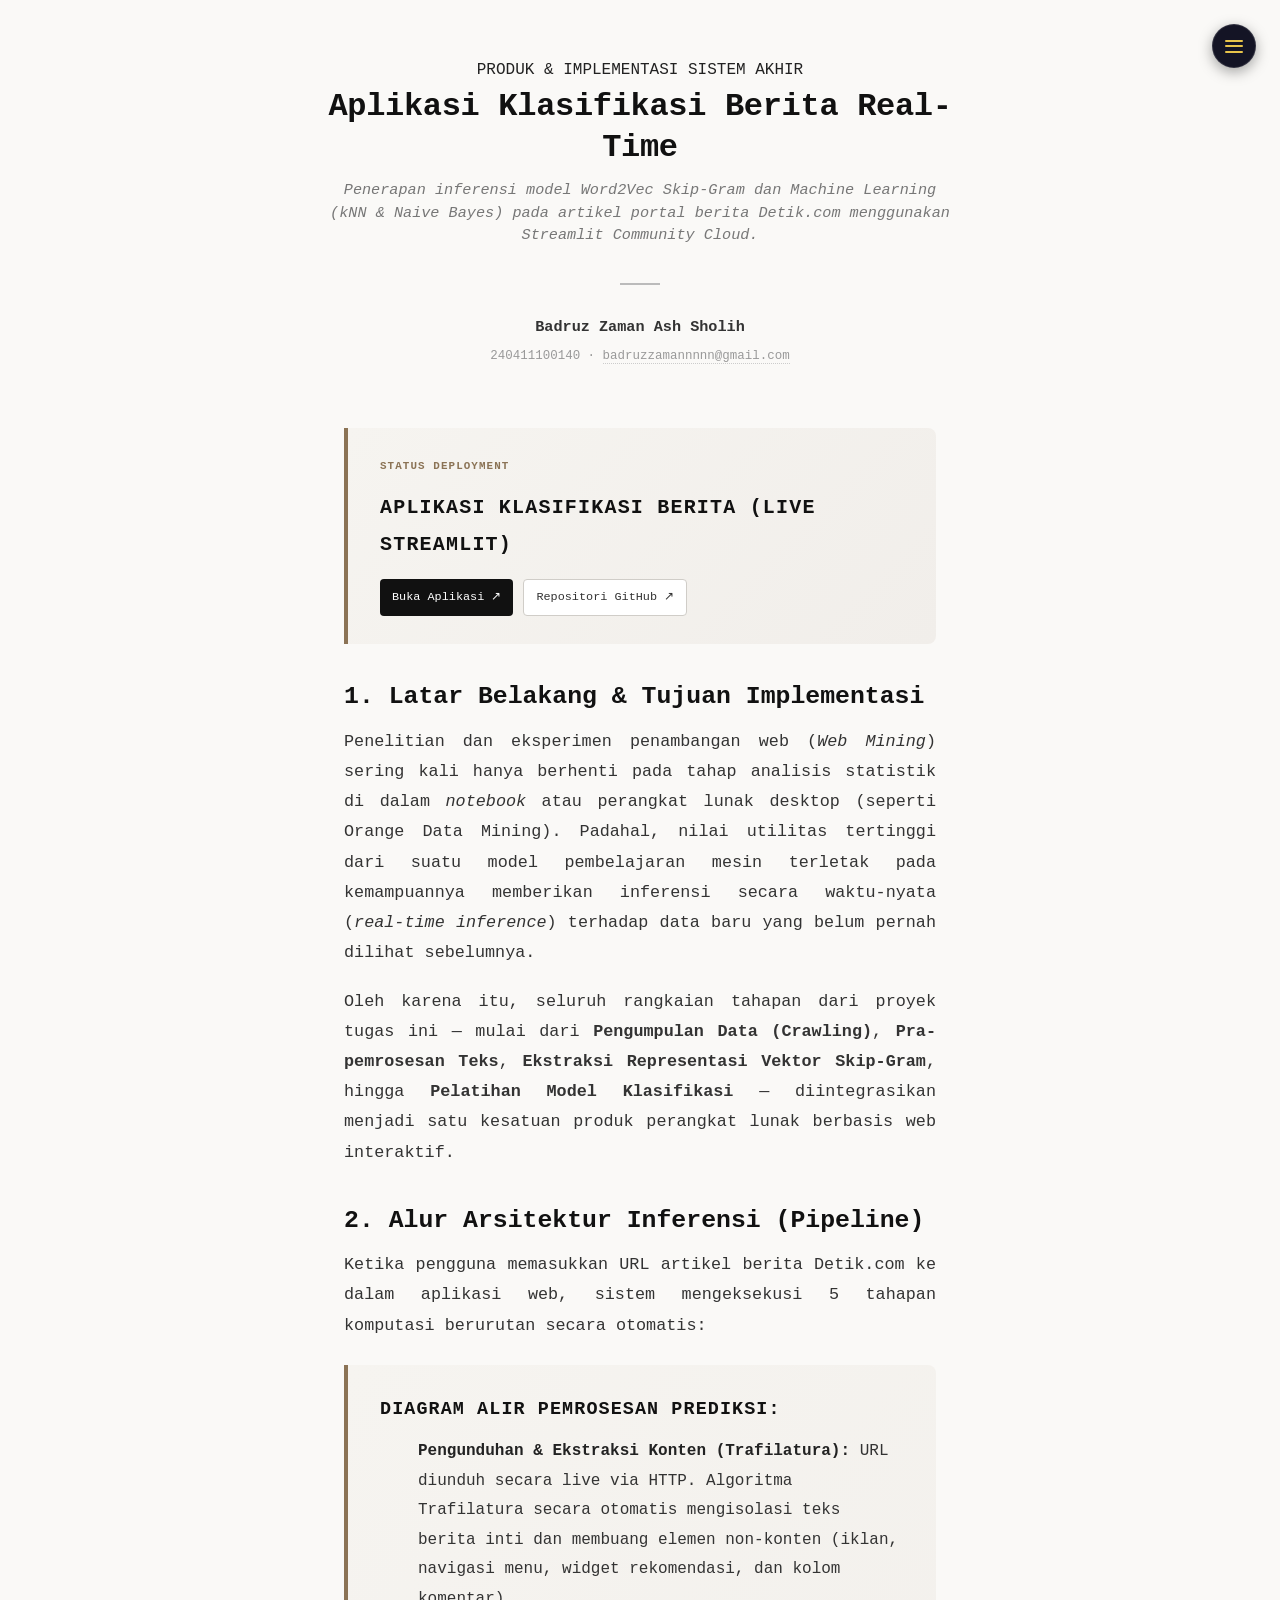
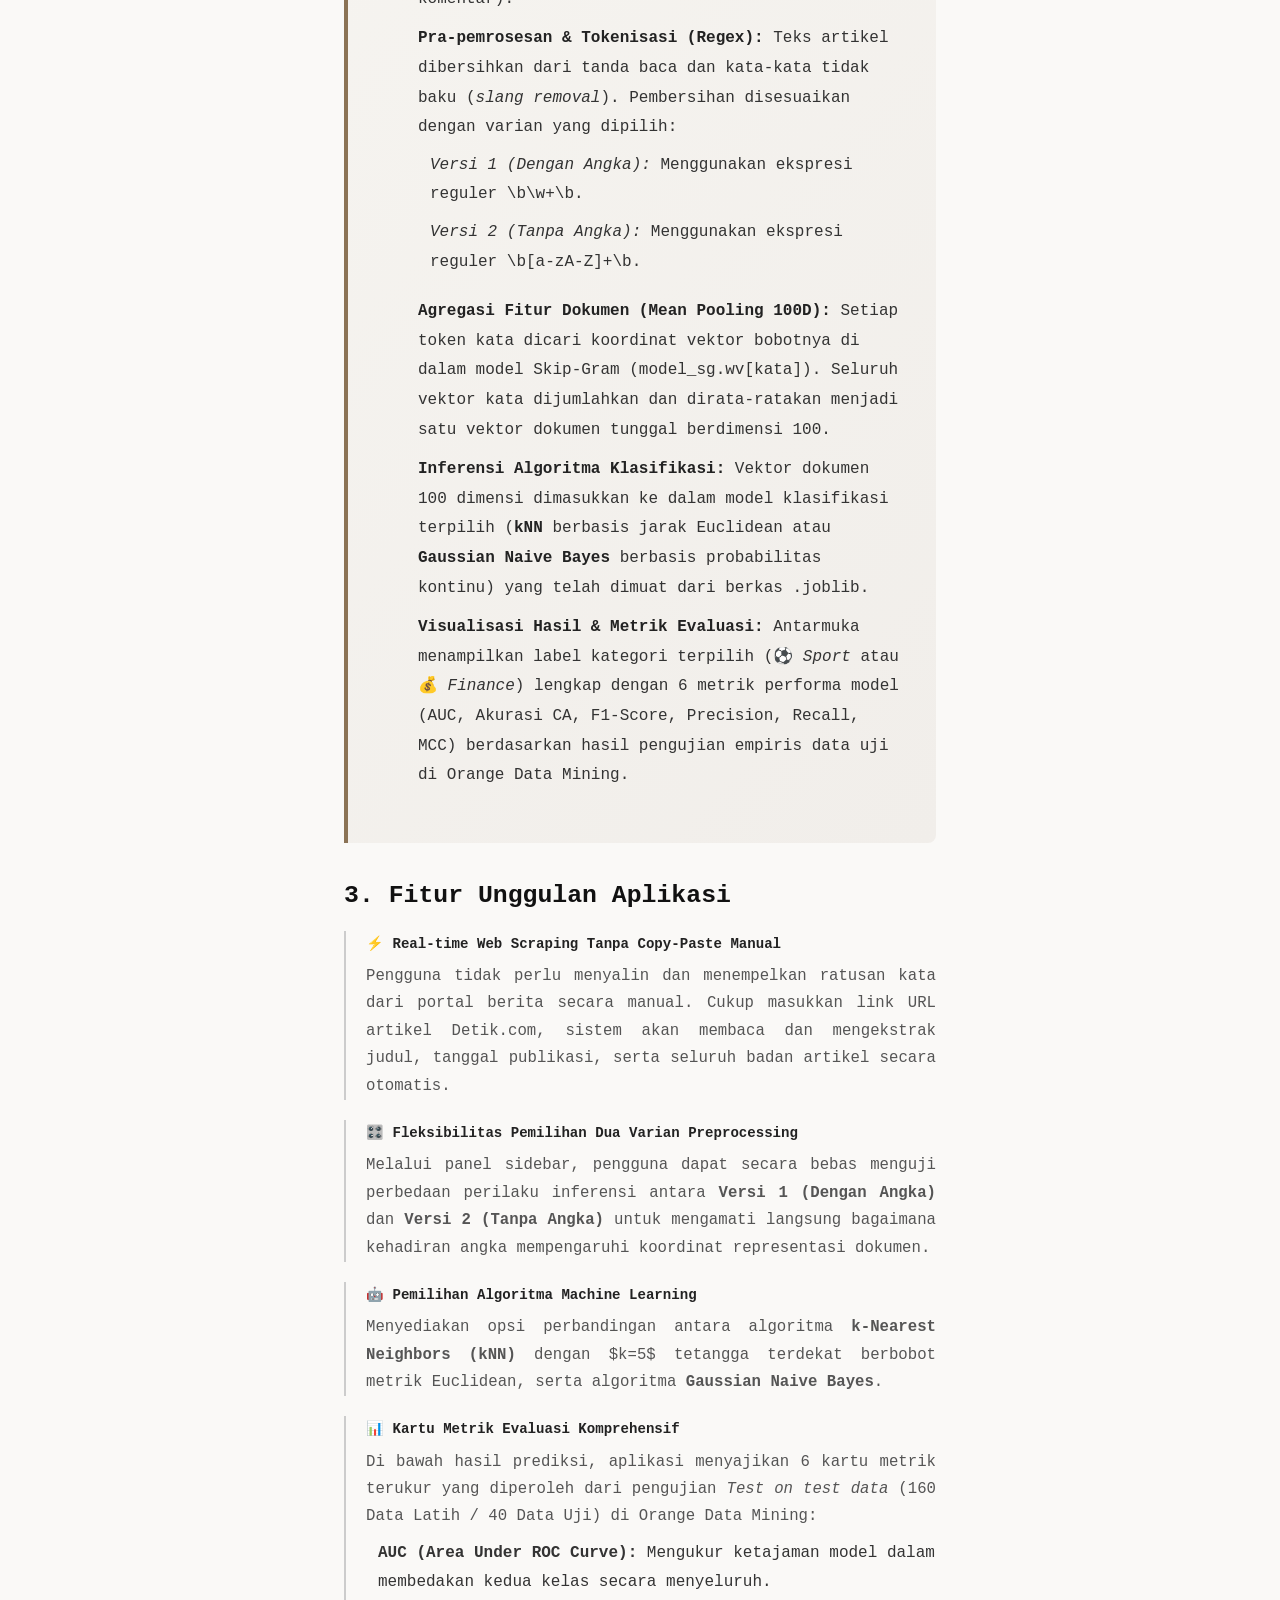
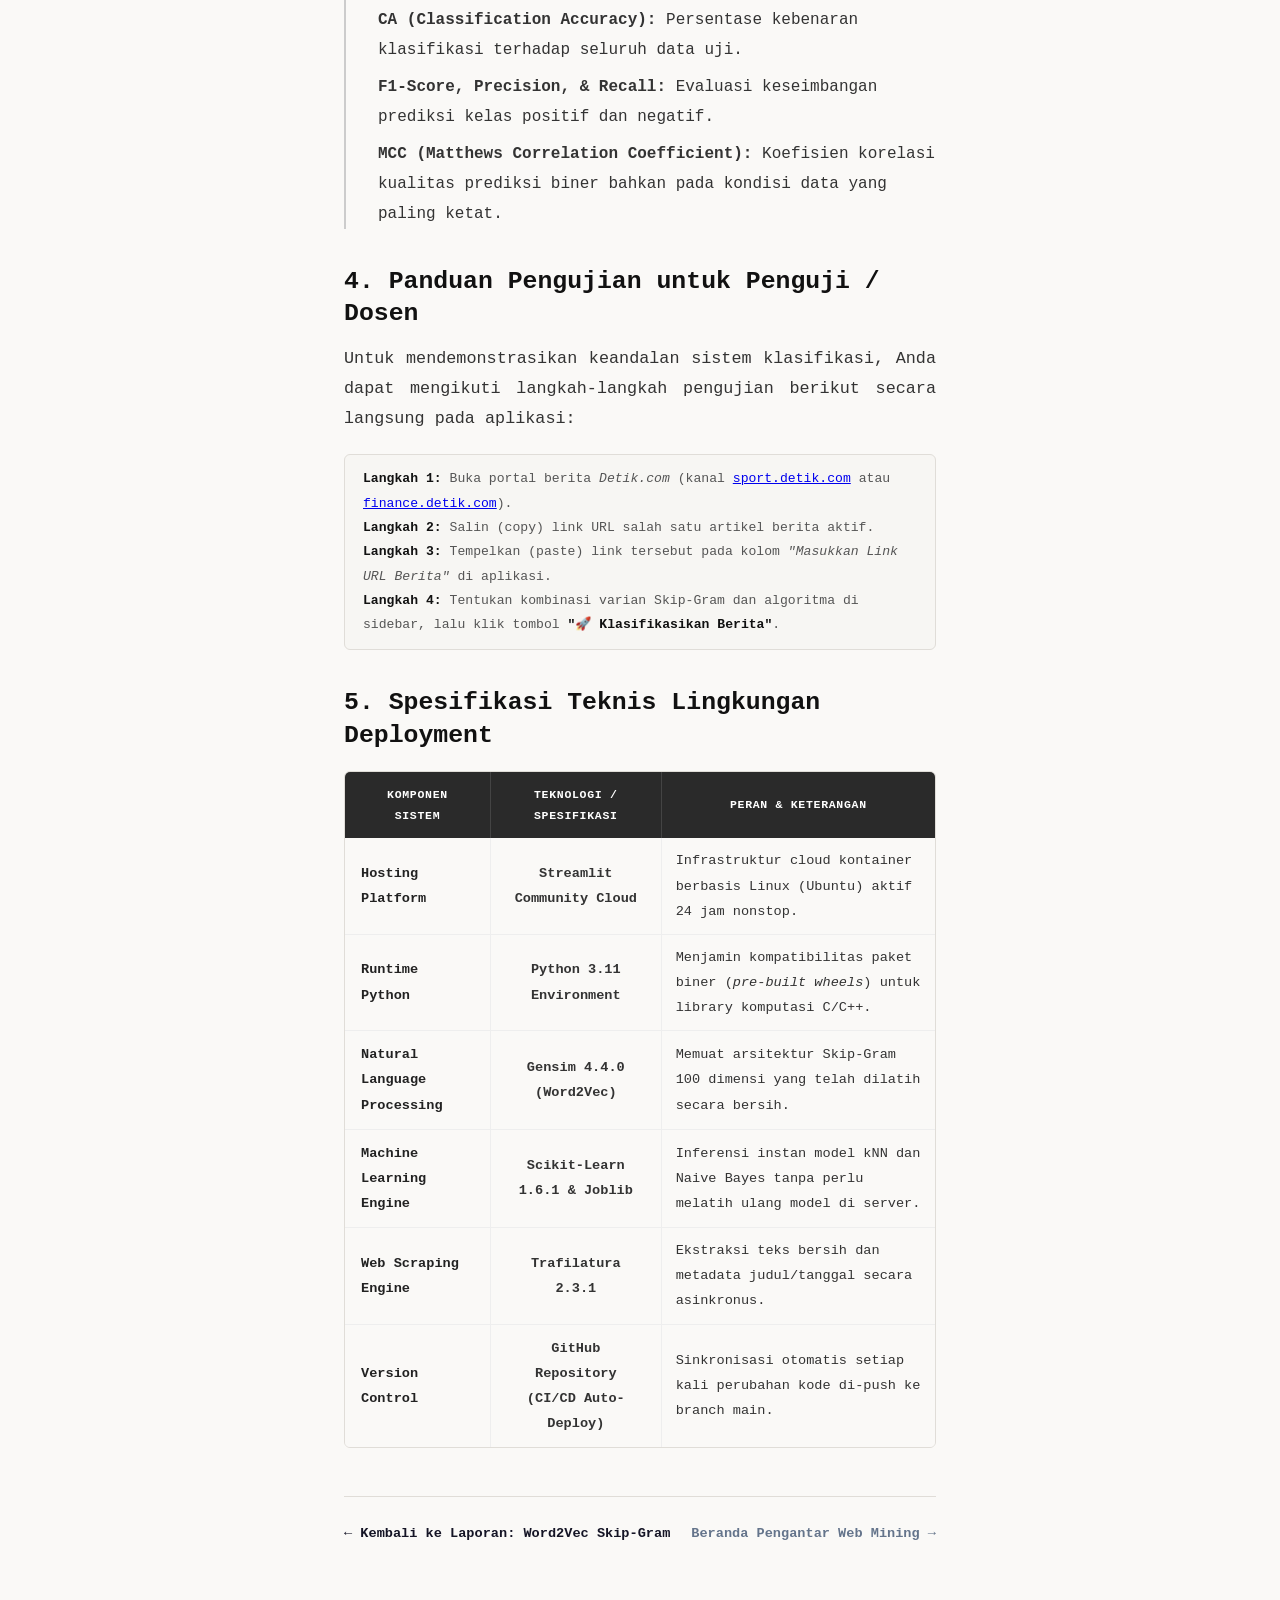
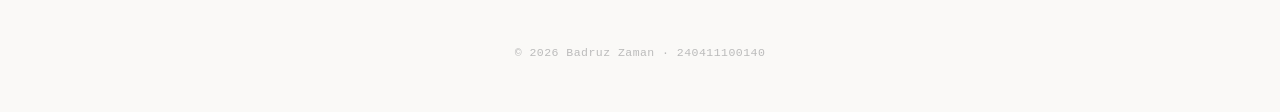
==== commit e2e54f5c: "fix: sematkan style Consolas dan no-bullet langsung di head semua html untuk bypass cache browser" ====
--- a/aplikasi.html
+++ b/aplikasi.html
@@ -4,7 +4,28 @@
   <meta charset="UTF-8" />
   <meta name="viewport" content="width=device-width, initial-scale=1.0" />
   <title>Aplikasi Klasifikasi Berita (Streamlit Cloud) — Badruz Zaman</title>
-  <link rel="stylesheet" href="style.css" />
+  <link rel="stylesheet" href="style.css?v=20261111" />
+  <style>
+    *, *::before, *::after,
+    body, h1, h2, h3, h4, h5, h6, p, a, div, span, table, th, td, button, li, ul, ol, input, select, textarea, code, pre {
+      font-family: 'Consolas', 'Courier New', Courier, monospace !important;
+    }
+    body {
+      line-height: 1.85;
+    }
+    ul, ol {
+      list-style: none !important;
+      list-style-type: none !important;
+      padding-left: 14px !important;
+    }
+    ul li {
+      list-style: none !important;
+      list-style-type: none !important;
+      padding-left: 0 !important;
+      line-height: 1.85 !important;
+      margin-bottom: 8px !important;
+    }
+  </style>
 </head>
 <body>
 
